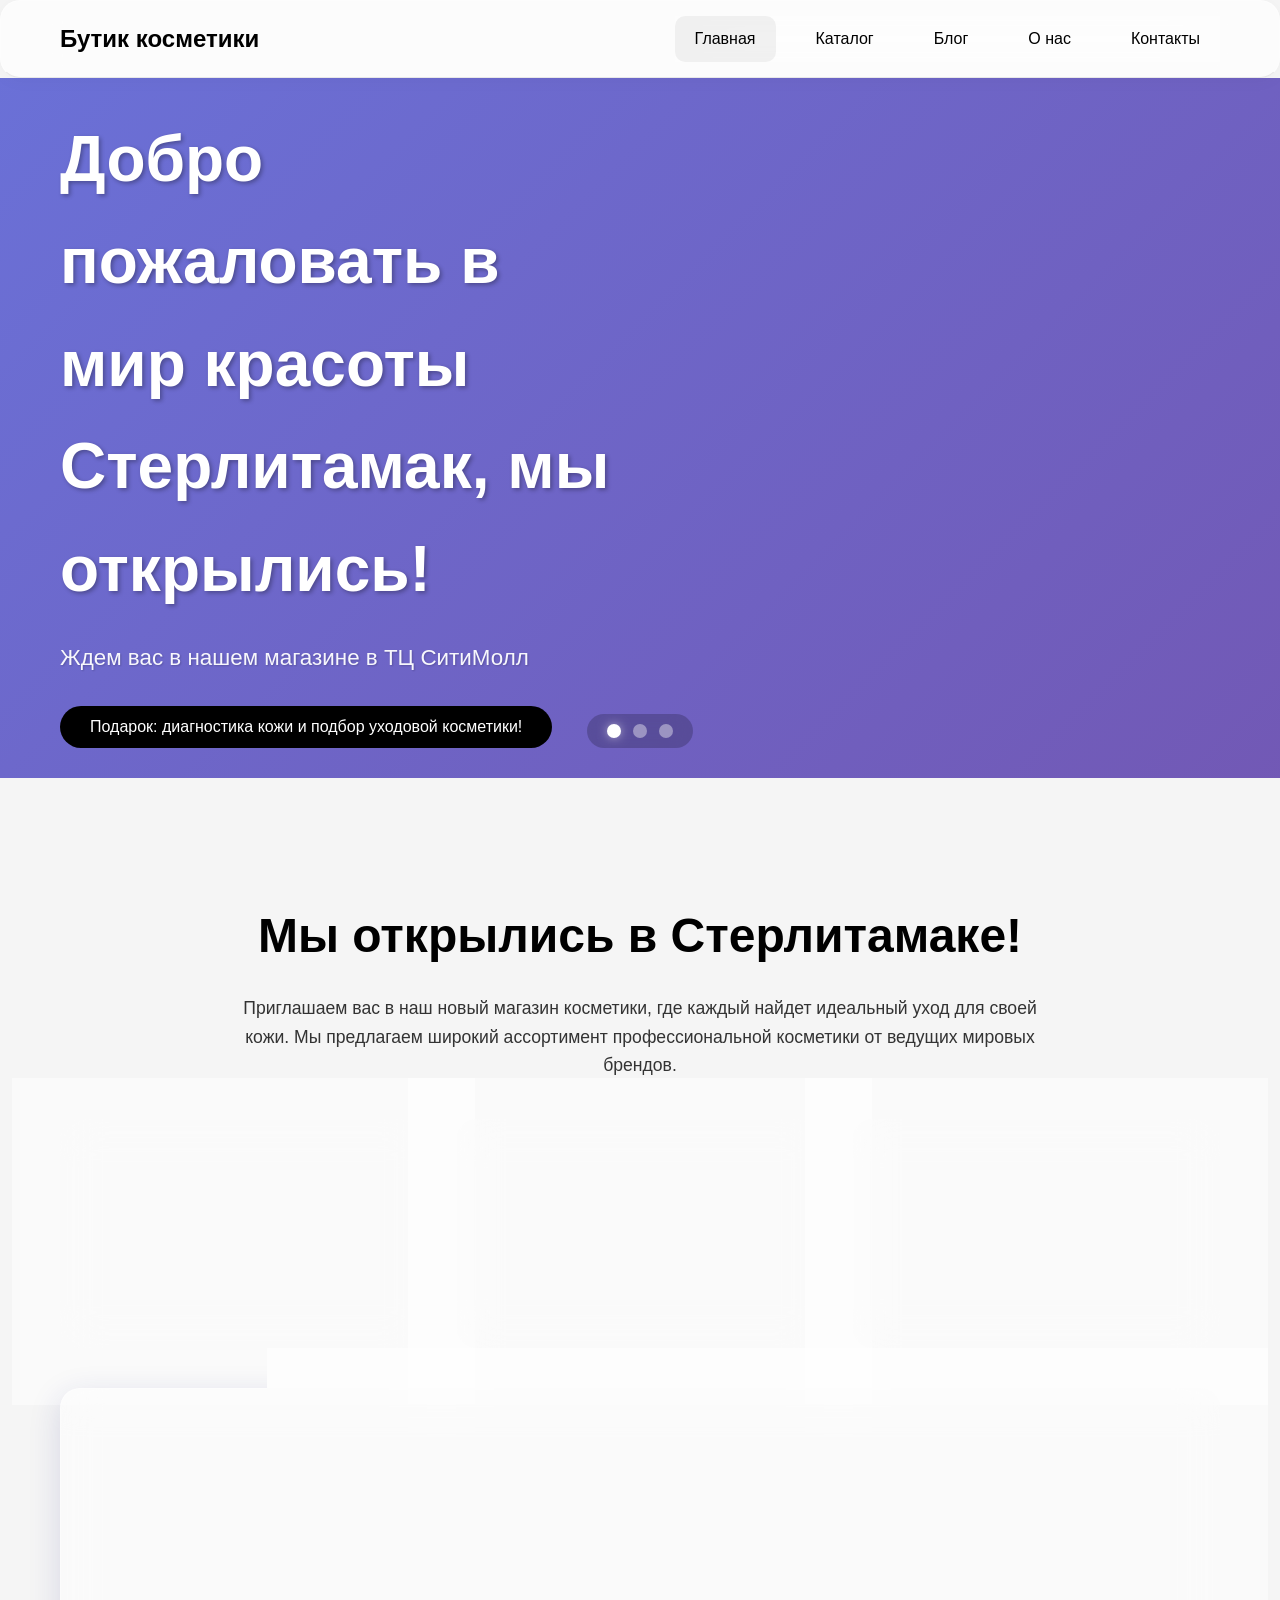
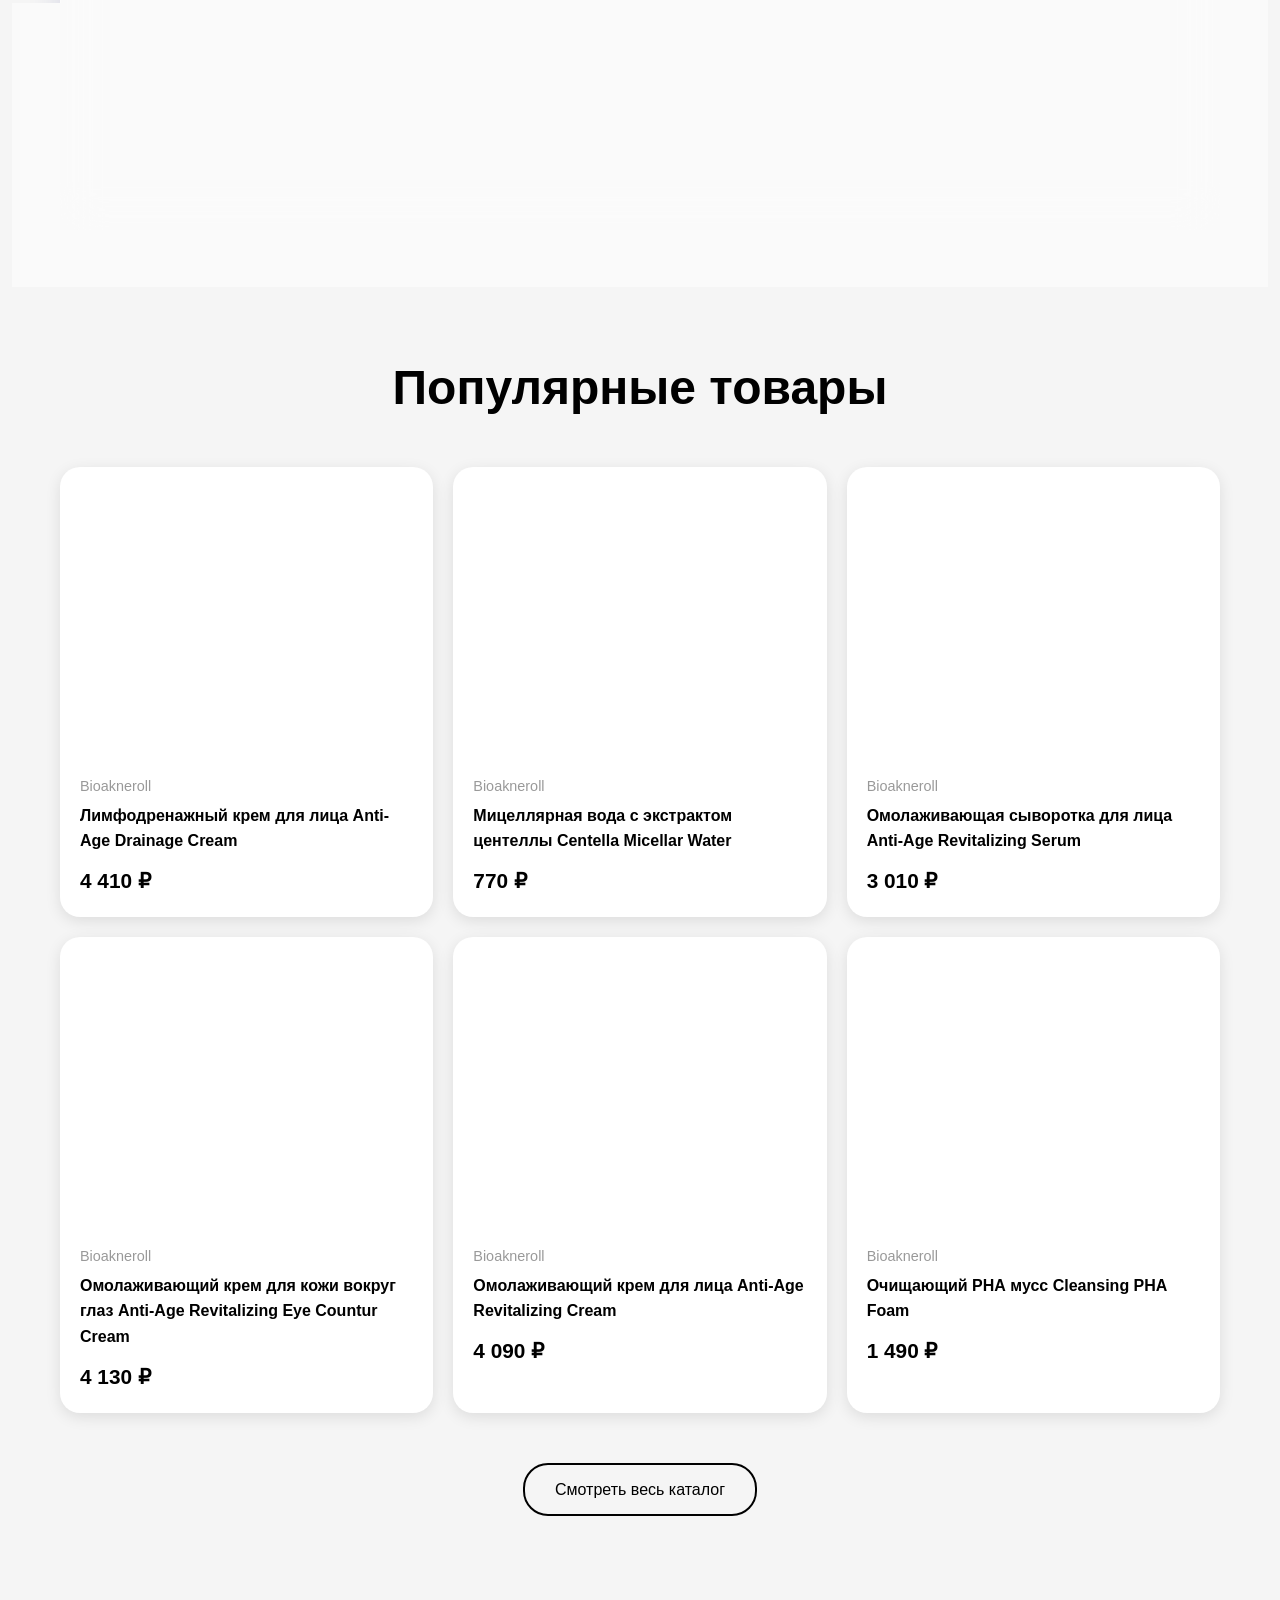
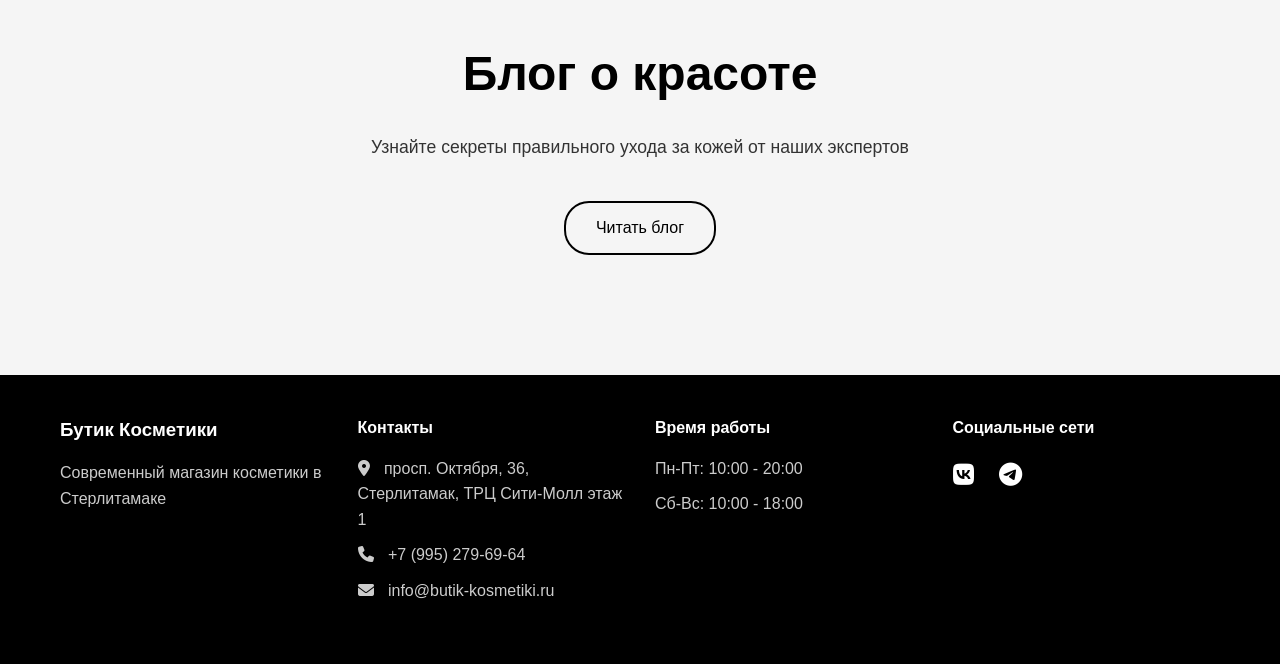
==== index.html @ d6175aa6 "Initial commit" ====
<!DOCTYPE html>
<html lang="ru">
<head>
    <meta charset="UTF-8">
    <meta name="viewport" content="width=device-width, initial-scale=1.0">
    <title>Бутик косметики - Главная</title>
    <link rel="stylesheet" href="css/style.css">
    <link rel="stylesheet" href="https://cdnjs.cloudflare.com/ajax/libs/font-awesome/6.4.0/css/all.min.css">
</head>
<body>
    <!-- Header -->
    <header class="header glass">
        <div class="container">
            <div class="header-content">
                <div class="logo">
                    <h1>Бутик косметики</h1>
                </div>
                <button class="menu-toggle" aria-label="Меню">
                    <i class="fas fa-bars"></i>
                </button>
                <nav class="nav-menu">
                    <ul>
                        <li><a href="index.html" class="active">Главная</a></li>
                        <li><a href="catalog.html">Каталог</a></li>
                        <li><a href="blog.html">Блог</a></li>
                        <li><a href="about.html">О нас</a></li>
                        <li><a href="contacts.html">Контакты</a></li>
                    </ul>
                </nav>
            </div>
        </div>
        <nav class="nav-menu mobile-nav">
            <ul>
                <li><a href="index.html" class="active">Главная</a></li>
                <li><a href="catalog.html">Каталог</a></li>
                <li><a href="blog.html">Блог</a></li>
                <li><a href="about.html">О нас</a></li>
                <li><a href="contacts.html">Контакты</a></li>
            </ul>
        </nav>
    </header>

    <!-- Main Content -->
    <main>
        <!-- Slider -->
        <section class="slider">
            <div class="slider-container">
                <button class="slider-nav prev" onclick="previousSlide()" aria-label="Предыдущий слайд">
                    <i class="fas fa-chevron-left"></i>
                </button>
                <button class="slider-nav next" onclick="nextSlide()" aria-label="Следующий слайд">
                    <i class="fas fa-chevron-right"></i>
                </button>
                <div class="slide active">
                    <div class="slide-content">
                        <h2>Добро пожаловать в мир красоты Стерлитамак, мы открылись!</h2>
                        <p>Ждем вас в нашем магазине в ТЦ СитиМолл</p>
                        <button class="btn-primary" onclick="openConsultationModal()">
                            Подарок: диагностика кожи и подбор уходовой косметики!
                        </button>
                    </div>
                </div>
                <div class="slide">
                    <div class="slide-content">
                        <h2>Профессиональный уход</h2>
                        <p>Экспертные рекомендации для вашей кожи.</p>
                        <a href="about.html" class="btn-primary">Узнать больше</a>
                    </div>
                </div>
                <div class="slide">
                    <div class="slide-content">
                        <h2>Новинки сезона</h2>
                        <p>Самые актуальные тренды в уходовой косметике</p>
                        <a href="catalog.html" class="btn-primary">Смотреть новинки</a>
                    </div>
                </div>
            </div>
            <div class="slider-dots">
                <span class="dot active" onclick="currentSlide(1)"></span>
                <span class="dot" onclick="currentSlide(2)"></span>
                <span class="dot" onclick="currentSlide(3)"></span>
            </div>
        </section>

        <!-- We Opened Section -->
        <section class="section opened-section">
            <div class="container">
                <h2 class="section-title">Мы открылись в Стерлитамаке!</h2>
                <p class="section-text">
                    Приглашаем вас в наш новый магазин косметики, где каждый найдет идеальный уход для своей кожи. 
                    Мы предлагаем широкий ассортимент профессиональной косметики от ведущих мировых брендов.
                </p>
                <div class="features-grid">
                    <div class="feature-card glass">
                        <i class="fas fa-microscope"></i>
                        <h3>Диагностика кожи</h3>
                        <p>Профессиональная диагностика состояния вашей кожи</p>
                    </div>
                    <div class="feature-card glass">
                        <i class="fas fa-palette"></i>
                        <h3>Подбор косметики</h3>
                        <p>Индивидуальный подбор косметики под ваш тип кожи</p>
                    </div>
                    <div class="feature-card glass">
                        <i class="fas fa-gift"></i>
                        <h3>Подарки при покупке</h3>
                        <p>Приятные бонусы и подарки для наших клиентов</p>
                    </div>
                </div>
                <div class="map-container glass">
                    <div id="map" style="width: 100%; height: 400px;"></div>
                </div>
            </div>
        </section>

        <!-- Popular Products -->
        <section class="section products-section">
            <div class="container">
                <h2 class="section-title">Популярные товары</h2>
                <div class="products-scroll" id="popularProducts">
                    <!-- Products will be loaded here -->
                </div>
                <div class="text-center">
                    <a href="catalog.html" class="btn-secondary">Смотреть весь каталог</a>
                </div>
            </div>
        </section>

        <!-- Blog Section -->
        <section class="section blog-section">
            <div class="container">
                <h2 class="section-title">Блог о красоте</h2>
                <p class="section-text">Узнайте секреты правильного ухода за кожей от наших экспертов</p>
                <div class="text-center">
                    <a href="blog.html" class="btn-secondary">Читать блог</a>
                </div>
            </div>
        </section>
    </main>

    <!-- Footer -->
    <footer class="footer">
        <div class="container">
            <div class="footer-content">
                <div class="footer-section">
                    <h3>Бутик Косметики</h3>
                    <p>Современный магазин косметики в Стерлитамаке</p>
                </div>
                <div class="footer-section">
                    <h4>Контакты</h4>
                    <p><i class="fas fa-map-marker-alt"></i> просп. Октября, 36, Стерлитамак, ТРЦ Сити-Молл этаж 1</p>
                    <p><i class="fas fa-phone"></i> +7 (995) 279-69-64</p>
                    <p><i class="fas fa-envelope"></i> info@butik-kosmetiki.ru</p>
                </div>
                <div class="footer-section">
                    <h4>Время работы</h4>
                    <p>Пн-Пт: 10:00 - 20:00</p>
                    <p>Сб-Вс: 10:00 - 18:00</p>
                </div>
                <div class="footer-section">
                    <h4>Социальные сети</h4>
                    <div class="social-links">
                        <a href="#" aria-label="VKontakte"><i class="fab fa-vk"></i></a>
                        <a href="https://t.me/cosmetics_boutique" aria-label="Telegram"><i class="fab fa-telegram"></i></a>
                    </div>
                </div>
            </div>
        </div>
    </footer>

    <!-- Consultation Modal -->
    <div id="consultationModal" class="modal">
        <div class="modal-content glass">
            <span class="close">&times;</span>
            <h2>Выберите способ связи:</h2>
            <div class="contact-buttons">
                <a href="https://t.me/annkazanskaya" class="btn-primary" target="_blank">
                    <i class="fab fa-telegram"></i> Telegram
                </a>
                <a href="https://wa.me/79952796964" class="btn-primary" target="_blank">
                    <i class="fab fa-whatsapp"></i> WhatsApp
                </a>
            </div>
        </div>
    </div>

    <script src="js/main.js"></script>
    <script src="https://api-maps.yandex.ru/2.1/?apikey=9f7d55b1-0ee4-4d58-9742-476896d1d0d9&lang=ru_RU" type="text/javascript"></script>
    <script src="js/home.js"></script>
</body>
</html>
---- css/style.css ----
/* Reset and Base Styles */
* {
    margin: 0;
    padding: 0;
    box-sizing: border-box;
}

:root {
    --primary-color: #000;
    --secondary-color: #fff;
    --gray-light: #f5f5f5;
    --gray-medium: #999;
    --gray-dark: #333;
    --glass-bg: rgba(255, 255, 255, 0.1);
    --glass-border: rgba(255, 255, 255, 0.2);
    --shadow: 0 8px 32px 0 rgba(31, 38, 135, 0.37);
    --transition: all 0.3s ease;
}

body {
    font-family: -apple-system, BlinkMacSystemFont, 'Segoe UI', Roboto, Oxygen, Ubuntu, Cantarell, sans-serif;
    line-height: 1.6;
    color: var(--primary-color);
    background: var(--gray-light);
    overflow-x: hidden;
}

.container {
    max-width: 1200px;
    margin: 0 auto;
    padding: 0 20px;
}

/* Glassmorphism Effect */
.glass {
    background: rgba(255, 255, 255, 0.5);
    backdrop-filter: blur(20px) saturate(180%);
    -webkit-backdrop-filter: blur(20px) saturate(180%);
    border-radius: 20px;
    border: 1px solid rgba(255, 255, 255, 0.3);
    box-shadow: 0 8px 32px 0 rgba(31, 38, 135, 0.15);
}

.glass-strong {
    background: rgba(255, 255, 255, 0.6);
    backdrop-filter: blur(20px);
    -webkit-backdrop-filter: blur(20px);
}

/* Header */
.header {
    position: sticky;
    top: 0;
    z-index: 1000;
    padding: 15px 0;
    background: rgba(255, 255, 255, 0.7);
    backdrop-filter: blur(30px) saturate(180%);
    -webkit-backdrop-filter: blur(30px) saturate(180%);
    border-bottom: 1px solid rgba(0, 0, 0, 0.08);
    box-shadow: 0 2px 20px rgba(0, 0, 0, 0.03);
}

.header-content {
    display: flex;
    justify-content: space-between;
    align-items: center;
    flex-wrap: wrap;
}

.logo h1 {
    font-size: 1.5rem;
    font-weight: 600;
    color: var(--primary-color);
}

.menu-toggle {
    background: none;
    border: none;
    font-size: 1.5rem;
    cursor: pointer;
    color: var(--primary-color);
    padding: 5px 10px;
    border-radius: 10px;
    transition: var(--transition);
}

.menu-toggle:hover {
    background: rgba(0, 0, 0, 0.05);
}

.nav-menu {
    display: none;
    position: absolute;
    top: 100%;
    left: 0;
    width: 100%;
    background: rgba(255, 255, 255, 0.85);
    backdrop-filter: blur(30px) saturate(180%);
    -webkit-backdrop-filter: blur(30px) saturate(180%);
    border-top: 1px solid rgba(0, 0, 0, 0.08);
    padding: 20px 0;
    box-shadow: 0 5px 30px rgba(0, 0, 0, 0.08);
}

.mobile-nav {
    display: none;
}

@media (max-width: 1023px) {
    .header .nav-menu:not(.mobile-nav) {
        display: none !important;
    }
    
    .header .mobile-nav {
        display: none;
        position: absolute;
        top: 100%;
        left: 0;
        width: 100%;
        background: rgba(255, 255, 255, 0.85);
        backdrop-filter: blur(30px) saturate(180%);
        -webkit-backdrop-filter: blur(30px) saturate(180%);
        border-top: 1px solid rgba(0, 0, 0, 0.08);
        padding: 20px 0;
        box-shadow: 0 5px 30px rgba(0, 0, 0, 0.08);
    }
    
    .header .mobile-nav.active {
        display: block;
    }
}

.nav-menu.active {
    display: block;
}

.nav-menu ul {
    list-style: none;
    padding: 0;
}

.nav-menu li {
    margin: 0;
}

.nav-menu a {
    display: block;
    padding: 15px 20px;
    color: var(--primary-color);
    text-decoration: none;
    transition: var(--transition);
    border-radius: 10px;
    margin: 5px 20px;
}

.nav-menu a:hover,
.nav-menu a.active {
    background: rgba(0, 0, 0, 0.05);
}

/* Buttons */
.btn-primary,
.btn-secondary {
    display: inline-block;
    padding: 12px 30px;
    border-radius: 25px;
    text-decoration: none;
    font-weight: 500;
    transition: var(--transition);
    border: none;
    cursor: pointer;
    font-size: 1rem;
}

.btn-primary {
    background: var(--primary-color);
    color: var(--secondary-color);
}

.btn-primary:hover {
    background: var(--gray-dark);
    transform: translateY(-2px);
    box-shadow: 0 5px 15px rgba(0, 0, 0, 0.2);
}

.btn-secondary {
    background: transparent;
    color: var(--primary-color);
    border: 2px solid var(--primary-color);
}

.btn-secondary:hover {
    background: var(--primary-color);
    color: var(--secondary-color);
}

/* Slider */
.slider {
    position: relative;
    width: 100%;
    height: 500px;
    overflow: hidden;
    margin-bottom: 60px;
    perspective: 1000px;
}

.slider-container {
    position: relative;
    width: 100%;
    height: 100%;
}

.slide {
    display: none;
    position: absolute;
    width: 100%;
    height: 120%;
    top: -10%;
    background: linear-gradient(135deg, #667eea 0%, #764ba2 100%);
    background-size: 200% 200%;
    animation: gradient 15s ease infinite;
    background-position: center;
    will-change: transform;
    opacity: 0;
    transition: opacity 1s ease-in-out, transform 1s ease-in-out;
    transform: scale(1.05);
}

@media (max-width: 768px) {
    .slide {
        height: 100%;
        top: 0;
    }
}

@keyframes gradient {
    0% { background-position: 0% 50%; }
    50% { background-position: 100% 50%; }
    100% { background-position: 0% 50%; }
}

.slide.active {
    display: flex;
    align-items: center;
    justify-content: flex-start;
    opacity: 1;
    transform: scale(1);
    z-index: 2;
}

.slide-content {
    padding: 40px;
    max-width: 600px;
    color: var(--secondary-color);
    animation: fadeInUp 0.8s ease;
    z-index: 3;
    position: relative;
}

@keyframes fadeInUp {
    from {
        opacity: 0;
        transform: translateY(30px);
    }
    to {
        opacity: 1;
        transform: translateY(0);
    }
}

.slide-content h2 {
    font-size: 2.5rem;
    margin-bottom: 20px;
    font-weight: 700;
    text-shadow: 2px 2px 4px rgba(0, 0, 0, 0.3);
}

.slide-content p {
    font-size: 1.2rem;
    margin-bottom: 30px;
    opacity: 0.95;
    text-shadow: 1px 1px 2px rgba(0, 0, 0, 0.2);
}

/* Slider Navigation Arrows */
.slider-nav {
    position: absolute;
    top: 50%;
    transform: translateY(-50%);
    background: rgba(255, 255, 255, 0.2);
    backdrop-filter: blur(10px);
    -webkit-backdrop-filter: blur(10px);
    border: 2px solid rgba(255, 255, 255, 0.3);
    color: var(--secondary-color);
    font-size: 2rem;
    width: 50px;
    height: 50px;
    border-radius: 50%;
    cursor: pointer;
    display: flex;
    align-items: center;
    justify-content: center;
    transition: var(--transition);
    z-index: 10;
    opacity: 0;
    visibility: hidden;
}

.slider:hover .slider-nav {
    opacity: 1;
    visibility: visible;
}

.slider-nav:hover {
    background: rgba(255, 255, 255, 0.3);
    border-color: rgba(255, 255, 255, 0.5);
    transform: translateY(-50%) scale(1.1);
}

.slider-nav.prev {
    left: 30px;
}

.slider-nav.next {
    right: 30px;
}

@media (max-width: 768px) {
    .slider-nav {
        display: none;
    }
}

.slider-dots {
    position: absolute;
    bottom: 30px;
    left: 50%;
    transform: translateX(-50%);
    display: flex;
    gap: 12px;
    z-index: 10;
    background: rgba(0, 0, 0, 0.2);
    backdrop-filter: blur(10px);
    -webkit-backdrop-filter: blur(10px);
    padding: 10px 20px;
    border-radius: 30px;
}

.dot {
    width: 14px;
    height: 14px;
    border-radius: 50%;
    background: rgba(255, 255, 255, 0.4);
    cursor: pointer;
    transition: var(--transition);
    border: 2px solid transparent;
}

.dot:hover {
    background: rgba(255, 255, 255, 0.7);
    transform: scale(1.2);
}

.dot.active {
    background: var(--secondary-color);
    border-color: rgba(255, 255, 255, 0.8);
    box-shadow: 0 0 10px rgba(255, 255, 255, 0.5);
}

/* Sections */
.section {
    padding: 60px 0;
}

.section-title {
    font-size: 2.5rem;
    text-align: center;
    margin-bottom: 20px;
    font-weight: 700;
}

.section-text {
    text-align: center;
    max-width: 800px;
    margin: 0 auto 40px;
    font-size: 1.1rem;
    color: var(--gray-dark);
}

/* Features Grid */
.features-grid {
    display: grid;
    grid-template-columns: repeat(auto-fit, minmax(250px, 1fr));
    gap: 30px;
    margin: 40px 0;
}

.feature-card {
    padding: 30px;
    text-align: center;
    transition: var(--transition);
}

.feature-card:hover {
    transform: translateY(-5px);
    box-shadow: 0 10px 40px rgba(0, 0, 0, 0.2);
}

.feature-card i {
    font-size: 3rem;
    margin-bottom: 20px;
    color: var(--primary-color);
}

.feature-card h3 {
    margin-bottom: 15px;
    font-size: 1.3rem;
}

/* Map Container */
.map-container {
    margin-top: 40px;
    padding: 20px;
    overflow: hidden;
}

/* Products Scroll */
.products-scroll {
    display: flex;
    gap: 20px;
    overflow-x: auto;
    padding: 20px 0;
    scroll-behavior: smooth;
    -webkit-overflow-scrolling: touch;
}

.products-scroll::-webkit-scrollbar {
    height: 8px;
}

.products-scroll::-webkit-scrollbar-track {
    background: var(--gray-light);
    border-radius: 10px;
    margin: 0 20px;
}

.products-scroll::-webkit-scrollbar-thumb {
    background: var(--gray-medium);
    border-radius: 10px;
}

.products-scroll::-webkit-scrollbar-thumb:hover {
    background: var(--gray-dark);
}

.product-card {
    min-width: 280px;
    background: var(--secondary-color);
    border-radius: 20px;
    overflow: hidden;
    box-shadow: 0 4px 15px rgba(0, 0, 0, 0.1);
    transition: var(--transition);
    cursor: pointer;
    text-decoration: none;
    color: inherit;
    display: block;
}

.product-card:hover {
    transform: translateY(-5px);
    box-shadow: 0 8px 25px rgba(0, 0, 0, 0.15);
}

.product-card img {
    width: 100%;
    height: 280px;
    object-fit: cover;
}

.product-card-content {
    padding: 20px;
}

.product-card-brand {
    font-size: 0.9rem;
    color: var(--gray-medium);
    margin-bottom: 5px;
}

.product-card-name {
    font-size: 1rem;
    font-weight: 600;
    margin-bottom: 10px;
    color: var(--primary-color);
}

.product-card-price {
    font-size: 1.3rem;
    font-weight: 700;
    color: var(--primary-color);
}

/* Footer */
.footer {
    background: var(--primary-color);
    color: var(--secondary-color);
    padding: 40px 0 20px;
    margin-top: 60px;
}

.footer-content {
    display: grid;
    grid-template-columns: repeat(auto-fit, minmax(250px, 1fr));
    gap: 30px;
    margin-bottom: 30px;
}

.footer-section h3,
.footer-section h4 {
    margin-bottom: 15px;
}

.footer-section p {
    margin-bottom: 10px;
    opacity: 0.8;
}

.footer-section i {
    margin-right: 10px;
}

.social-links {
    display: flex;
    gap: 15px;
}

.social-links a {
    color: var(--secondary-color);
    font-size: 1.5rem;
    transition: var(--transition);
}

.social-links a:hover {
    transform: translateY(-3px);
    opacity: 0.8;
}

/* Modal */
.modal {
    display: none;
    position: fixed;
    z-index: 2000;
    left: 0;
    top: 0;
    width: 100%;
    height: 100%;
    overflow: auto;
    background-color: rgba(0, 0, 0, 0.5);
    backdrop-filter: blur(5px);
    animation: fadeIn 0.3s ease;
}

@keyframes fadeIn {
    from { opacity: 0; }
    to { opacity: 1; }
}

.modal.active {
    display: flex;
    align-items: center;
    justify-content: center;
}

.modal-content {
    background: rgba(255, 255, 255, 0.85);
    backdrop-filter: blur(20px) saturate(180%);
    -webkit-backdrop-filter: blur(20px) saturate(180%);
    border: 1px solid rgba(255, 255, 255, 0.3);
    margin: 15% auto;
    padding: 40px;
    border-radius: 25px;
    max-width: 500px;
    width: 90%;
    position: relative;
    animation: slideUp 0.3s ease;
    box-shadow: 0 8px 32px 0 rgba(31, 38, 135, 0.2);
}

@keyframes slideUp {
    from {
        opacity: 0;
        transform: translateY(50px);
    }
    to {
        opacity: 1;
        transform: translateY(0);
    }
}

.close {
    position: absolute;
    right: 20px;
    top: 20px;
    font-size: 2rem;
    font-weight: bold;
    color: var(--primary-color);
    cursor: pointer;
    transition: var(--transition);
}

.close:hover {
    transform: rotate(90deg);
}

.contact-buttons {
    display: flex;
    flex-direction: column;
    gap: 15px;
    margin-top: 20px;
}

.contact-buttons .btn-primary {
    display: flex;
    align-items: center;
    justify-content: center;
    gap: 10px;
    text-align: center;
}

/* Text Center */
.text-center {
    text-align: center;
    margin-top: 30px;
}

/* Responsive */
@media (min-width: 768px) {
    .slide-content h2 {
        font-size: 3.5rem;
    }
    
    .section-title {
        font-size: 3rem;
    }
    
    .products-scroll {
        display: grid;
        grid-template-columns: repeat(2, 1fr);
        overflow-x: visible;
    }
}

@media (min-width: 1024px) {
    .menu-toggle {
        display: none;
    }
    
    .header-content {
        flex-wrap: nowrap;
        justify-content: space-between;
    }
    
    .header:not(.search-header) .nav-menu:not(.mobile-nav) {
        display: block;
        position: static;
        background: transparent;
        border: none;
        padding: 0;
        box-shadow: none;
        width: auto;
        order: 2;
    }
    
    .header:not(.search-header) .nav-menu:not(.mobile-nav) ul {
        display: flex;
        gap: 20px;
        margin: 0;
    }
    
    .header:not(.search-header) .nav-menu:not(.mobile-nav) a {
        margin: 0;
        padding: 10px 20px;
    }
    
    .header:not(.search-header) .mobile-nav {
        display: none !important;
    }
    
    .logo {
        order: 1;
    }
    
    .products-scroll {
        grid-template-columns: repeat(3, 1fr);
    }
    
    .slider {
        height: 700px;
    }
    
    .slide-content {
        max-width: 700px;
        padding: 60px;
    }
    
    .slide-content h2 {
        font-size: 4rem;
    }
    
    .slide-content p {
        font-size: 1.4rem;
    }
}

@media (max-width: 375px) {
    .slide-content h2 {
        font-size: 1.5rem;
    }
    
    .slide-content p {
        font-size: 0.9rem;
    }
    
    .section-title {
        font-size: 1.8rem;
    }
    
    .container {
        padding: 0 15px;
    }
    
    .btn-primary,
    .btn-secondary {
        padding: 10px 20px;
        font-size: 0.9rem;
    }
    
    .logo h1 {
        font-size: 1.2rem;
    }
}

@media (max-width: 320px) {
    .slide-content {
        padding: 20px;
    }
    
    .slide-content h2 {
        font-size: 1.3rem;
    }
    
    .section-title {
        font-size: 1.5rem;
    }
}

/* Utility Classes */
.fade-in {
    animation: fadeIn 0.6s ease;
}

.slide-up {
    animation: slideUp 0.6s ease;
}
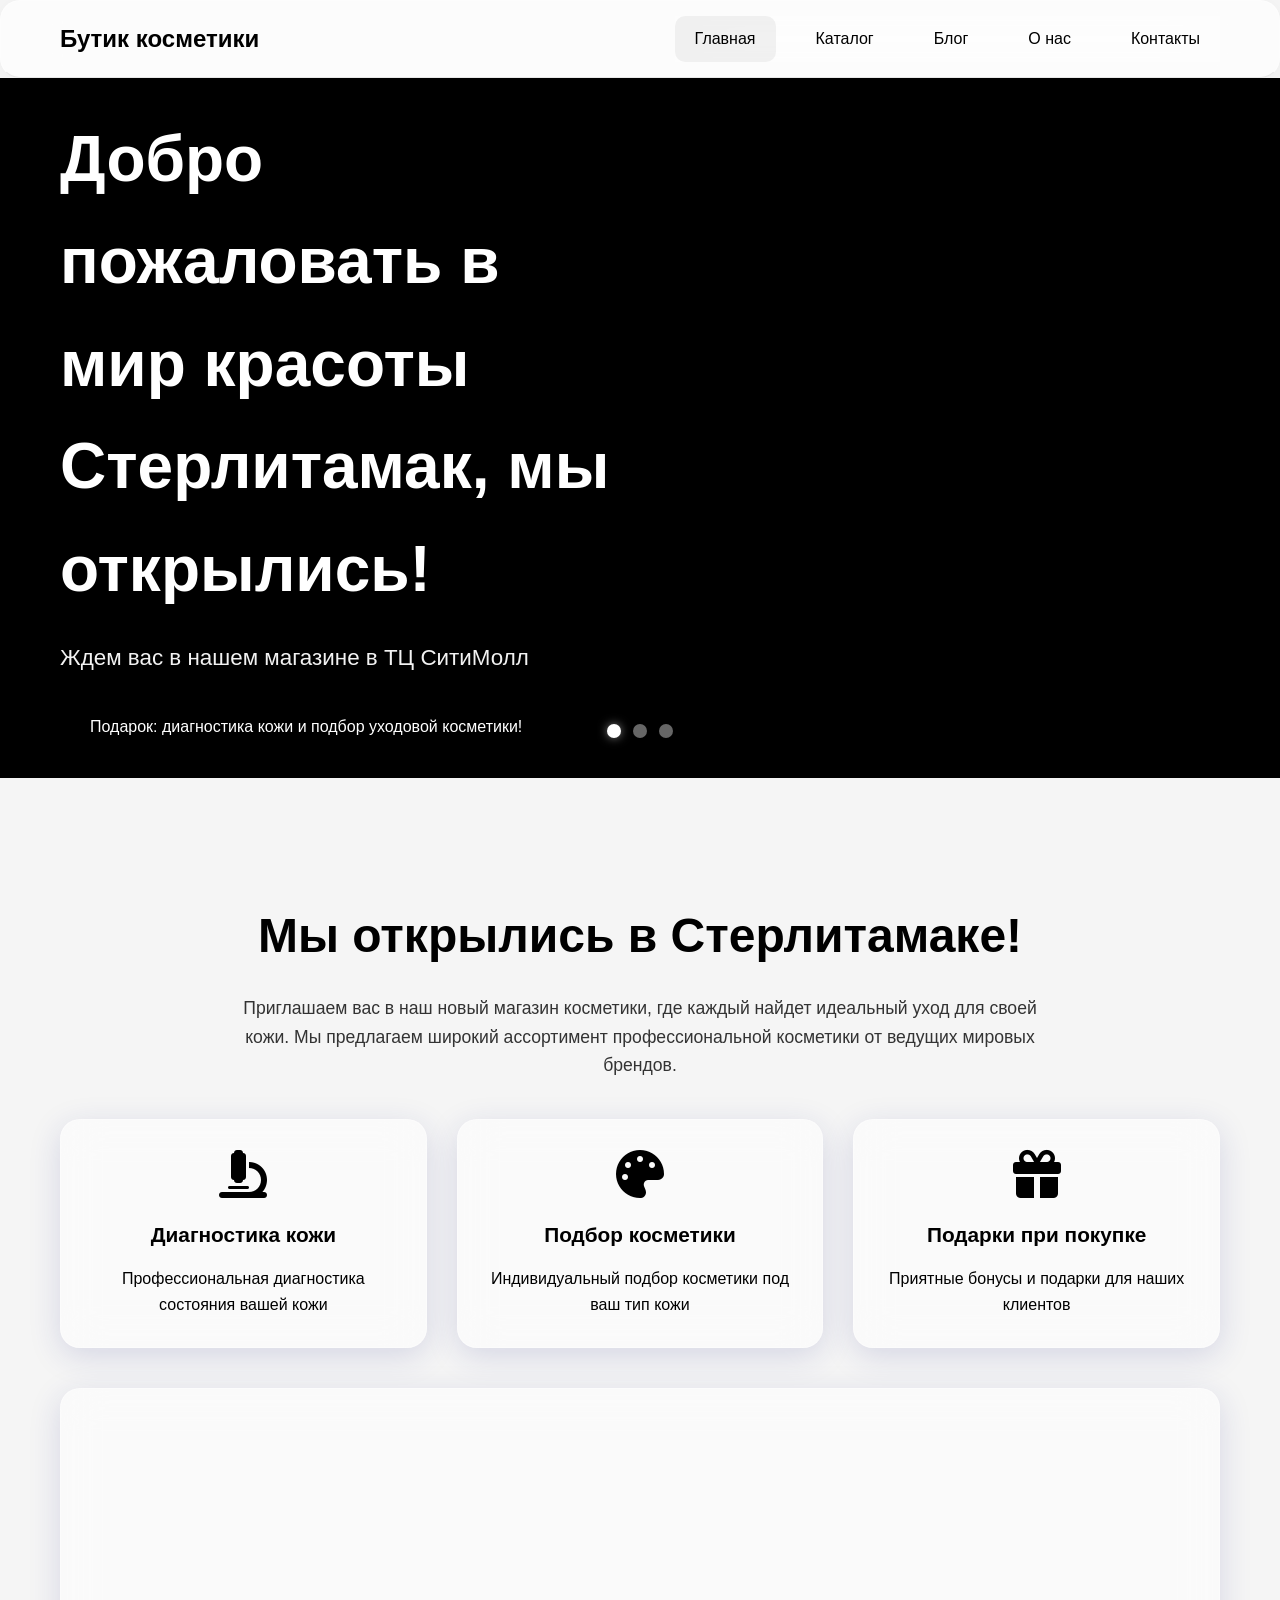
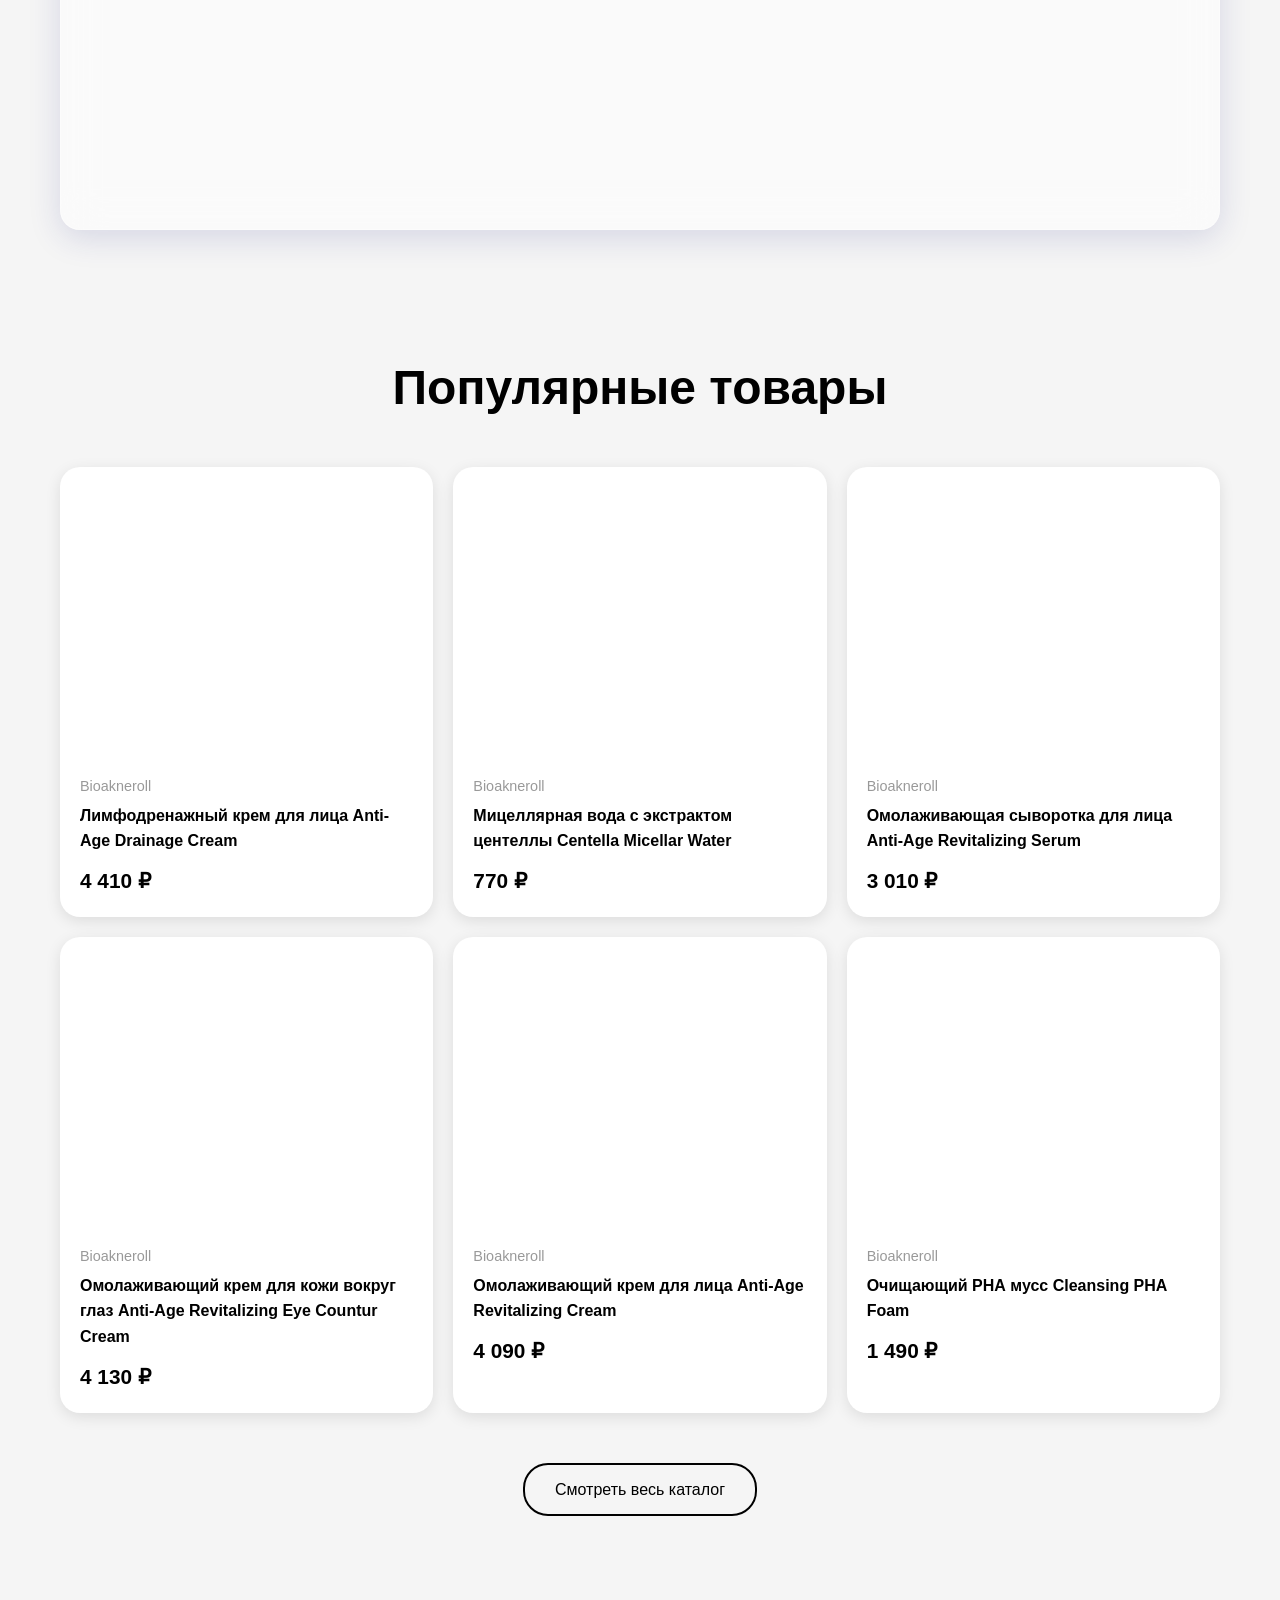
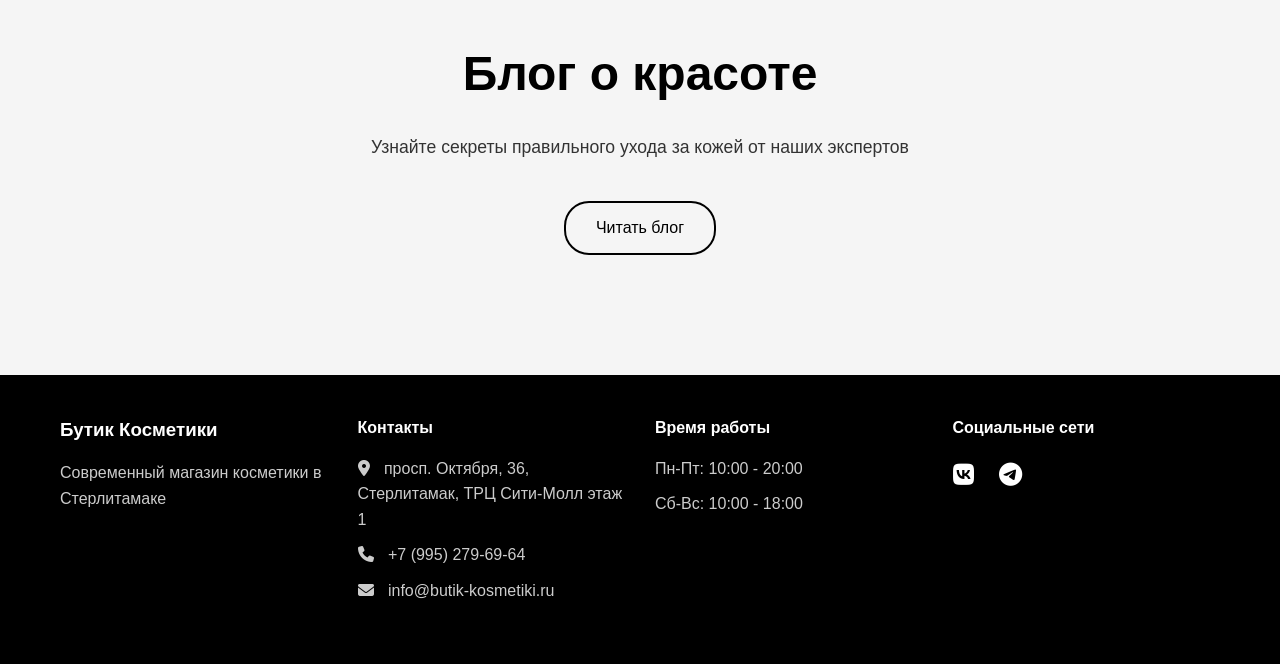
==== commit c9d337a7: "Добавление фото и видео в слайдер" ====
--- a/index.html
+++ b/index.html
@@ -51,7 +51,12 @@
                 <button class="slider-nav next" onclick="nextSlide()" aria-label="Следующий слайд">
                     <i class="fas fa-chevron-right"></i>
                 </button>
-                <div class="slide active">
+                <div class="slide slide-video active">
+                    <video class="slide-background-video" autoplay muted loop playsinline preload="auto">
+                        <source src="https://allwebs.ru/video/%D0%BF%D0%B5%D0%BD%D0%BA%D0%B0.OtOuwf" type="video/webm">
+                        Ваш браузер не поддерживает видео.
+                    </video>
+                    <div class="slide-overlay"></div>
                     <div class="slide-content">
                         <h2>Добро пожаловать в мир красоты Стерлитамак, мы открылись!</h2>
                         <p>Ждем вас в нашем магазине в ТЦ СитиМолл</p>
@@ -67,7 +72,9 @@
                         <a href="about.html" class="btn-primary">Узнать больше</a>
                     </div>
                 </div>
-                <div class="slide">
+                <div class="slide slide-image">
+                    <div class="slide-background-image"></div>
+                    <div class="slide-overlay"></div>
                     <div class="slide-content">
                         <h2>Новинки сезона</h2>
                         <p>Самые актуальные тренды в уходовой косметике</p>
--- a/css/style.css
+++ b/css/style.css
@@ -117,12 +117,10 @@
         top: 100%;
         left: 0;
         width: 100%;
-        background: rgba(255, 255, 255, 0.85);
-        backdrop-filter: blur(30px) saturate(180%);
-        -webkit-backdrop-filter: blur(30px) saturate(180%);
-        border-top: 1px solid rgba(0, 0, 0, 0.08);
+        background: rgba(255, 255, 255, 1);
+        border-top: 1px solid rgba(0, 0, 0, 0.1);
         padding: 20px 0;
-        box-shadow: 0 5px 30px rgba(0, 0, 0, 0.08);
+        box-shadow: 0 5px 30px rgba(0, 0, 0, 0.15);
     }
     
     .header .mobile-nav.active {
@@ -224,12 +222,80 @@
     opacity: 0;
     transition: opacity 1s ease-in-out, transform 1s ease-in-out;
     transform: scale(1.05);
+    overflow: hidden;
+}
+
+/* Video slide (first slide) */
+.slide-video {
+    background: #000;
+}
+
+.slide-background-video {
+    position: absolute;
+    top: 0;
+    left: 0;
+    width: 100%;
+    height: 100%;
+    object-fit: cover;
+    z-index: 1;
+}
+
+/* Ensure video covers entire slide and maintains aspect ratio */
+.slide-video video {
+    position: absolute;
+    top: 0;
+    left: 0;
+    width: 100%;
+    height: 100%;
+    object-fit: cover;
+}
+
+/* Image slide (third slide) */
+.slide-image {
+    background: transparent;
+}
+
+.slide-background-image {
+    position: absolute;
+    top: 0;
+    left: 0;
+    width: 100%;
+    height: 100%;
+    background-image: url('https://allwebs.ru/image/photo-2025-10-28-12-36-49-%282%29.OtOUEp');
+    background-size: cover;
+    background-position: center;
+    background-repeat: no-repeat;
+    z-index: 1;
+}
+
+/* Overlay for darkening (15% = 0.15 opacity) */
+.slide-video .slide-overlay,
+.slide-image .slide-overlay {
+    position: absolute;
+    top: 0;
+    left: 0;
+    width: 100%;
+    height: 100%;
+    background: rgba(0, 0, 0, 0.15);
+    z-index: 2;
+    pointer-events: none;
 }
 
 @media (max-width: 768px) {
     .slide {
         height: 100%;
         top: 0;
+    }
+    
+    .slide-background-video {
+        width: 100%;
+        height: 100%;
+        min-width: 100%;
+        min-height: 100%;
+    }
+    
+    .slide-background-image {
+        background-attachment: scroll;
     }
 }
 
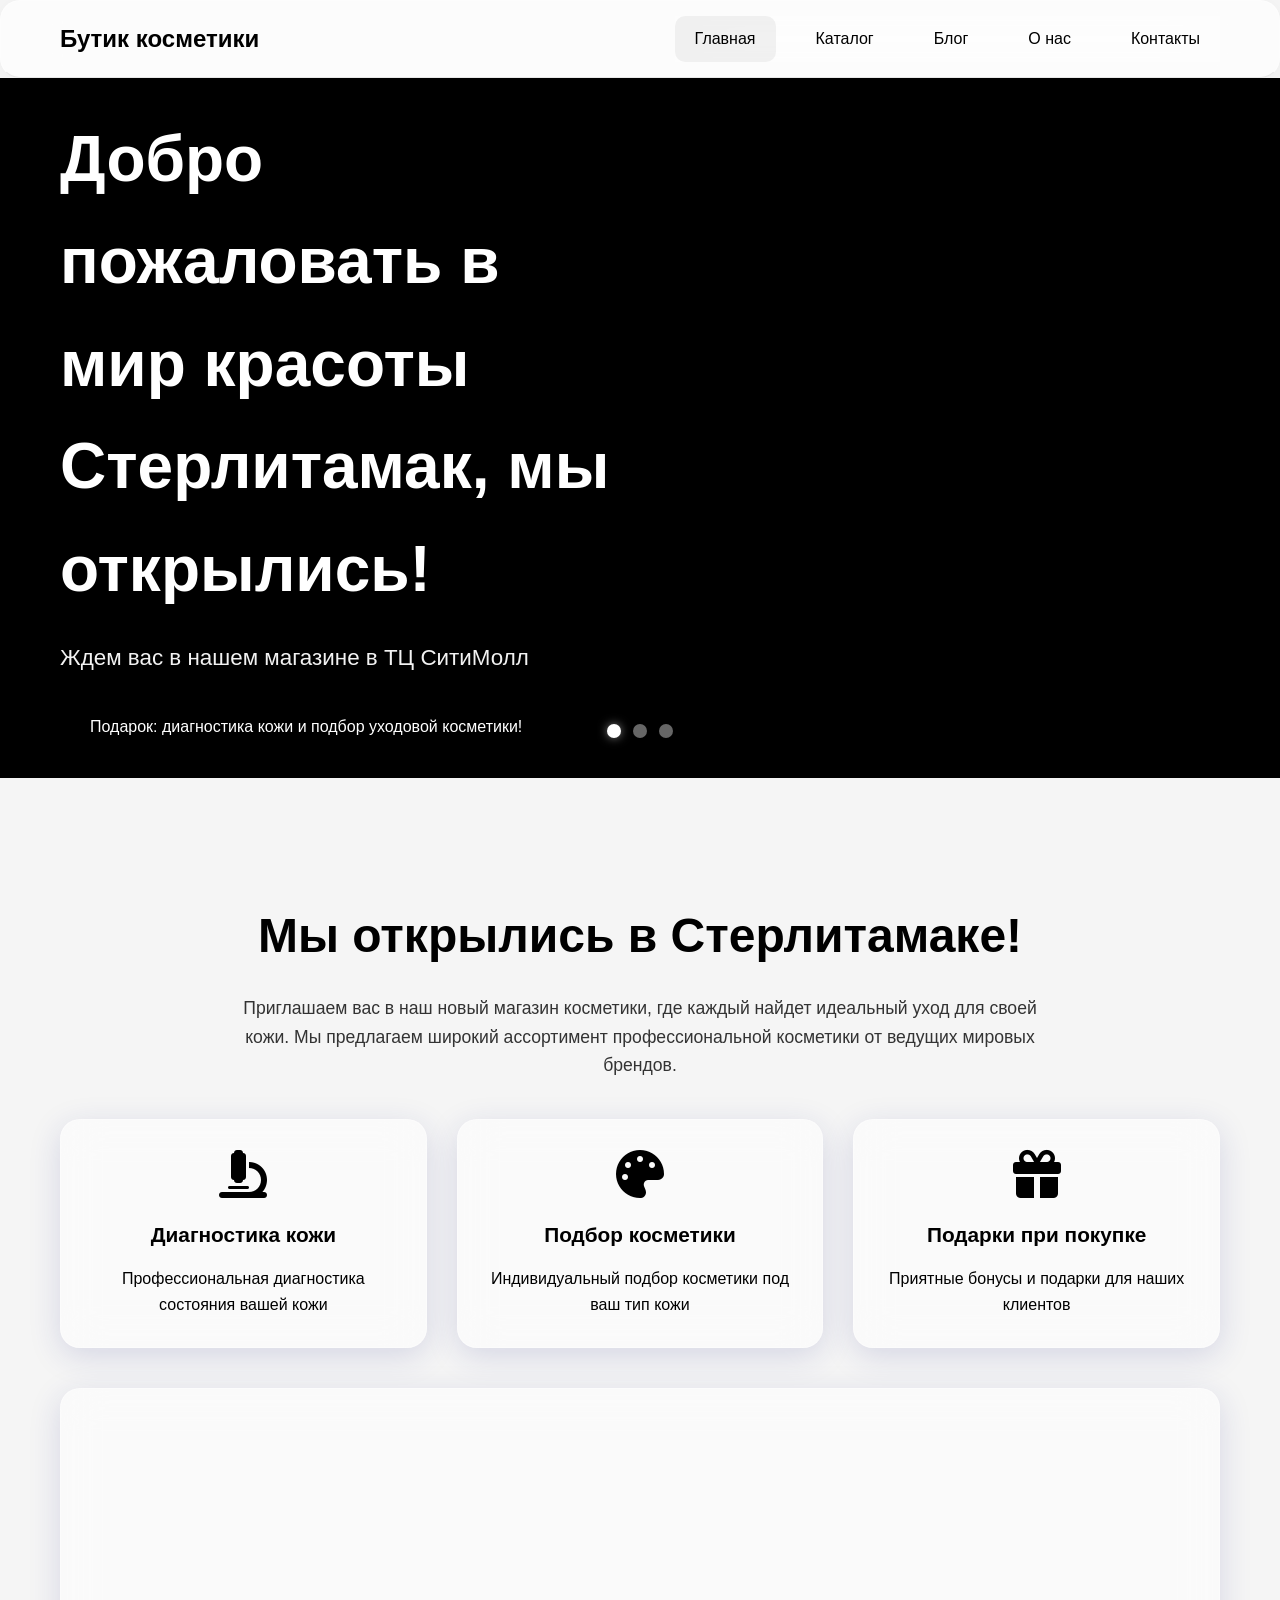
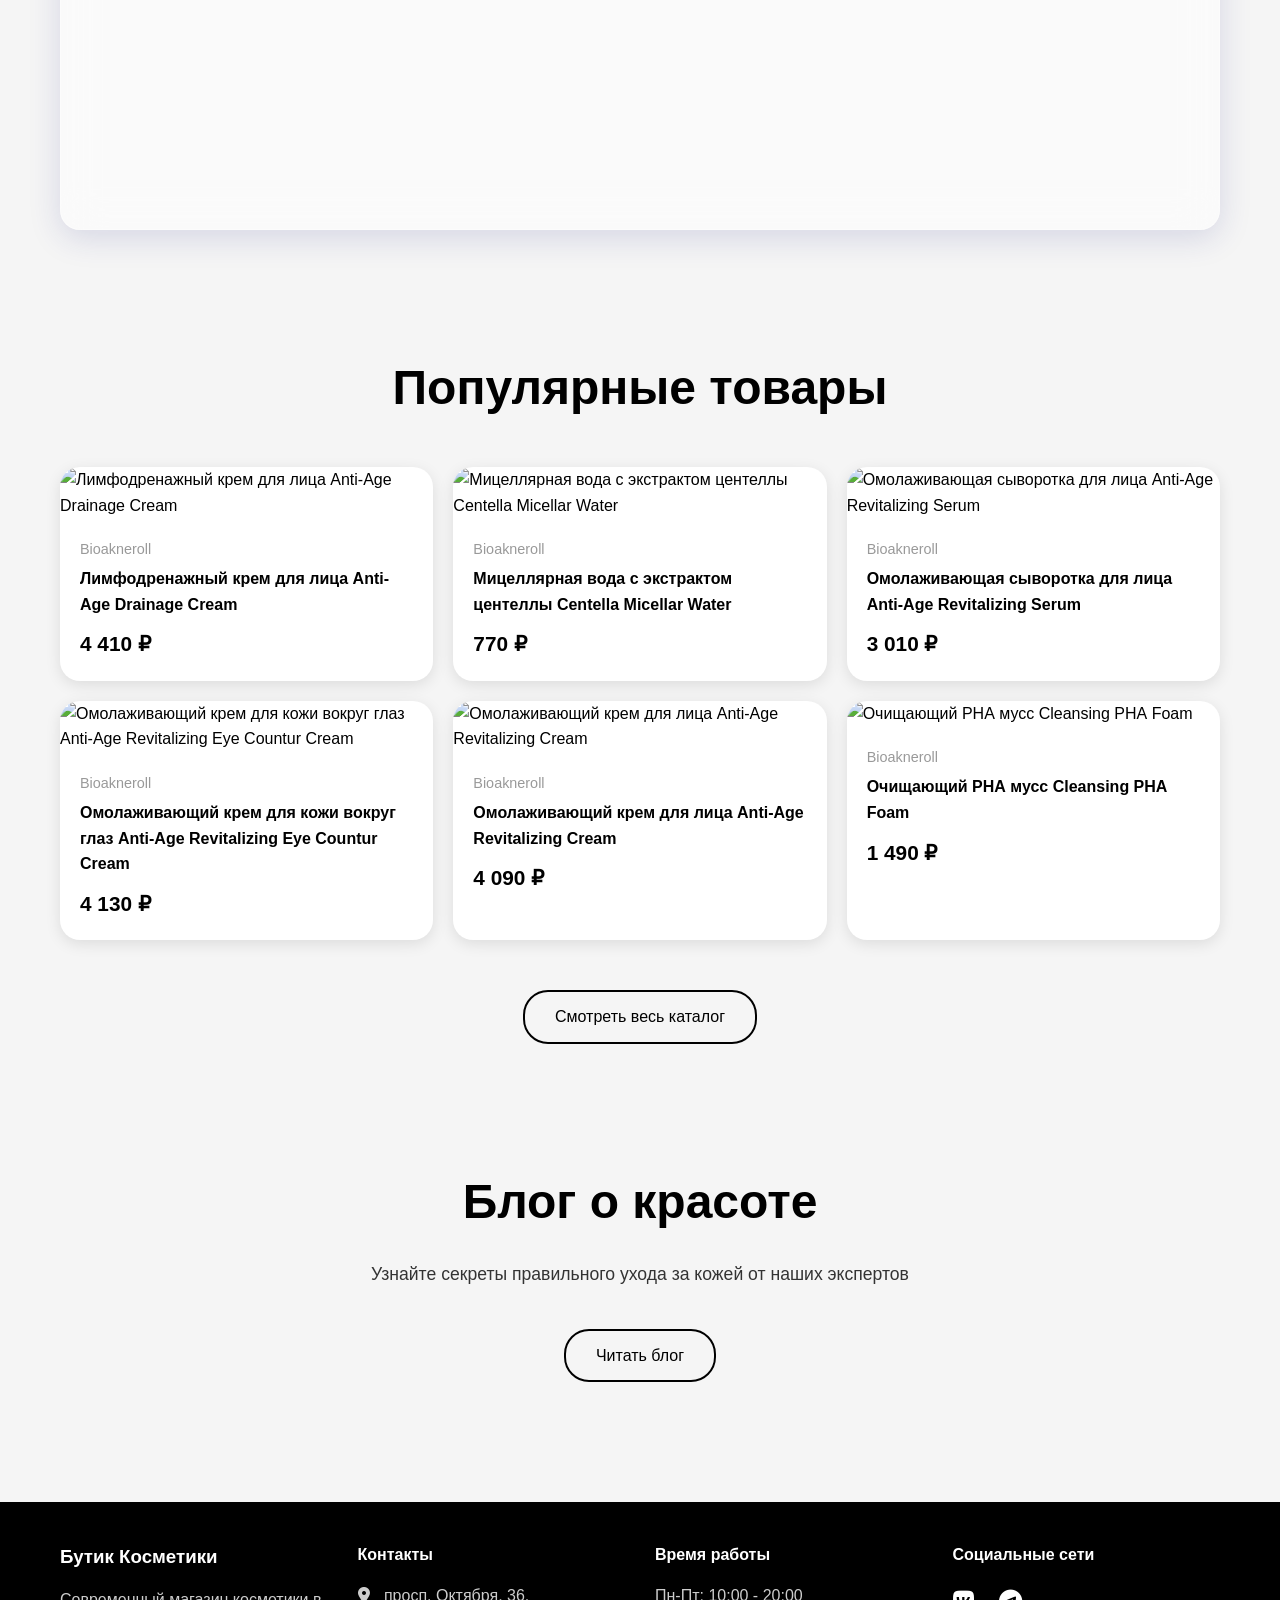
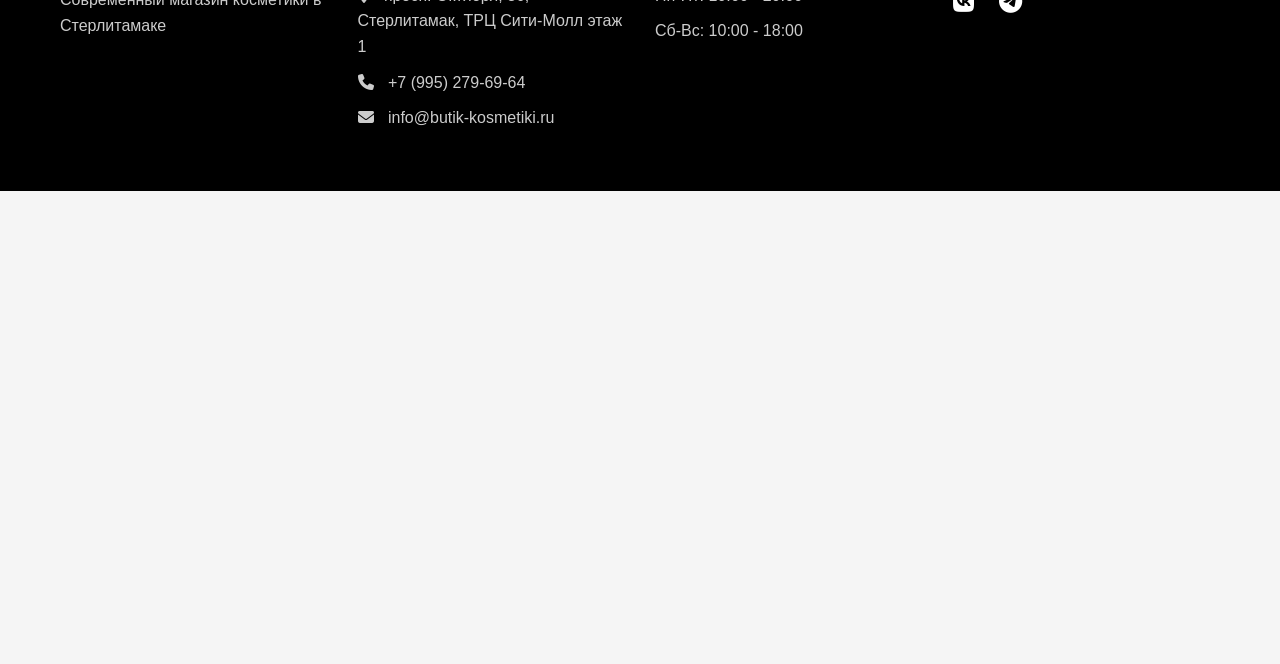
==== commit 3e112aef: "Починила фото и слайдер" ====
--- a/index.html
+++ b/index.html
@@ -53,7 +53,7 @@
                 </button>
                 <div class="slide slide-video active">
                     <video class="slide-background-video" autoplay muted loop playsinline preload="auto">
-                        <source src="https://allwebs.ru/video/%D0%BF%D0%B5%D0%BD%D0%BA%D0%B0.OtOuwf" type="video/webm">
+                        <source src="https://allwebs.ru/images/2025/11/10/9c370a22603cdc239684f30fa9790c69.webm" type="video/webm">
                         Ваш браузер не поддерживает видео.
                     </video>
                     <div class="slide-overlay"></div>
--- a/css/style.css
+++ b/css/style.css
@@ -261,7 +261,7 @@
     left: 0;
     width: 100%;
     height: 100%;
-    background-image: url('https://allwebs.ru/image/photo-2025-10-28-12-36-49-%282%29.OtOUEp');
+    background-image: url('https://allwebs.ru/images/2025/11/10/1a5f01da1527188c4a3e51c10c097a0e.jpg');
     background-size: cover;
     background-position: center;
     background-repeat: no-repeat;
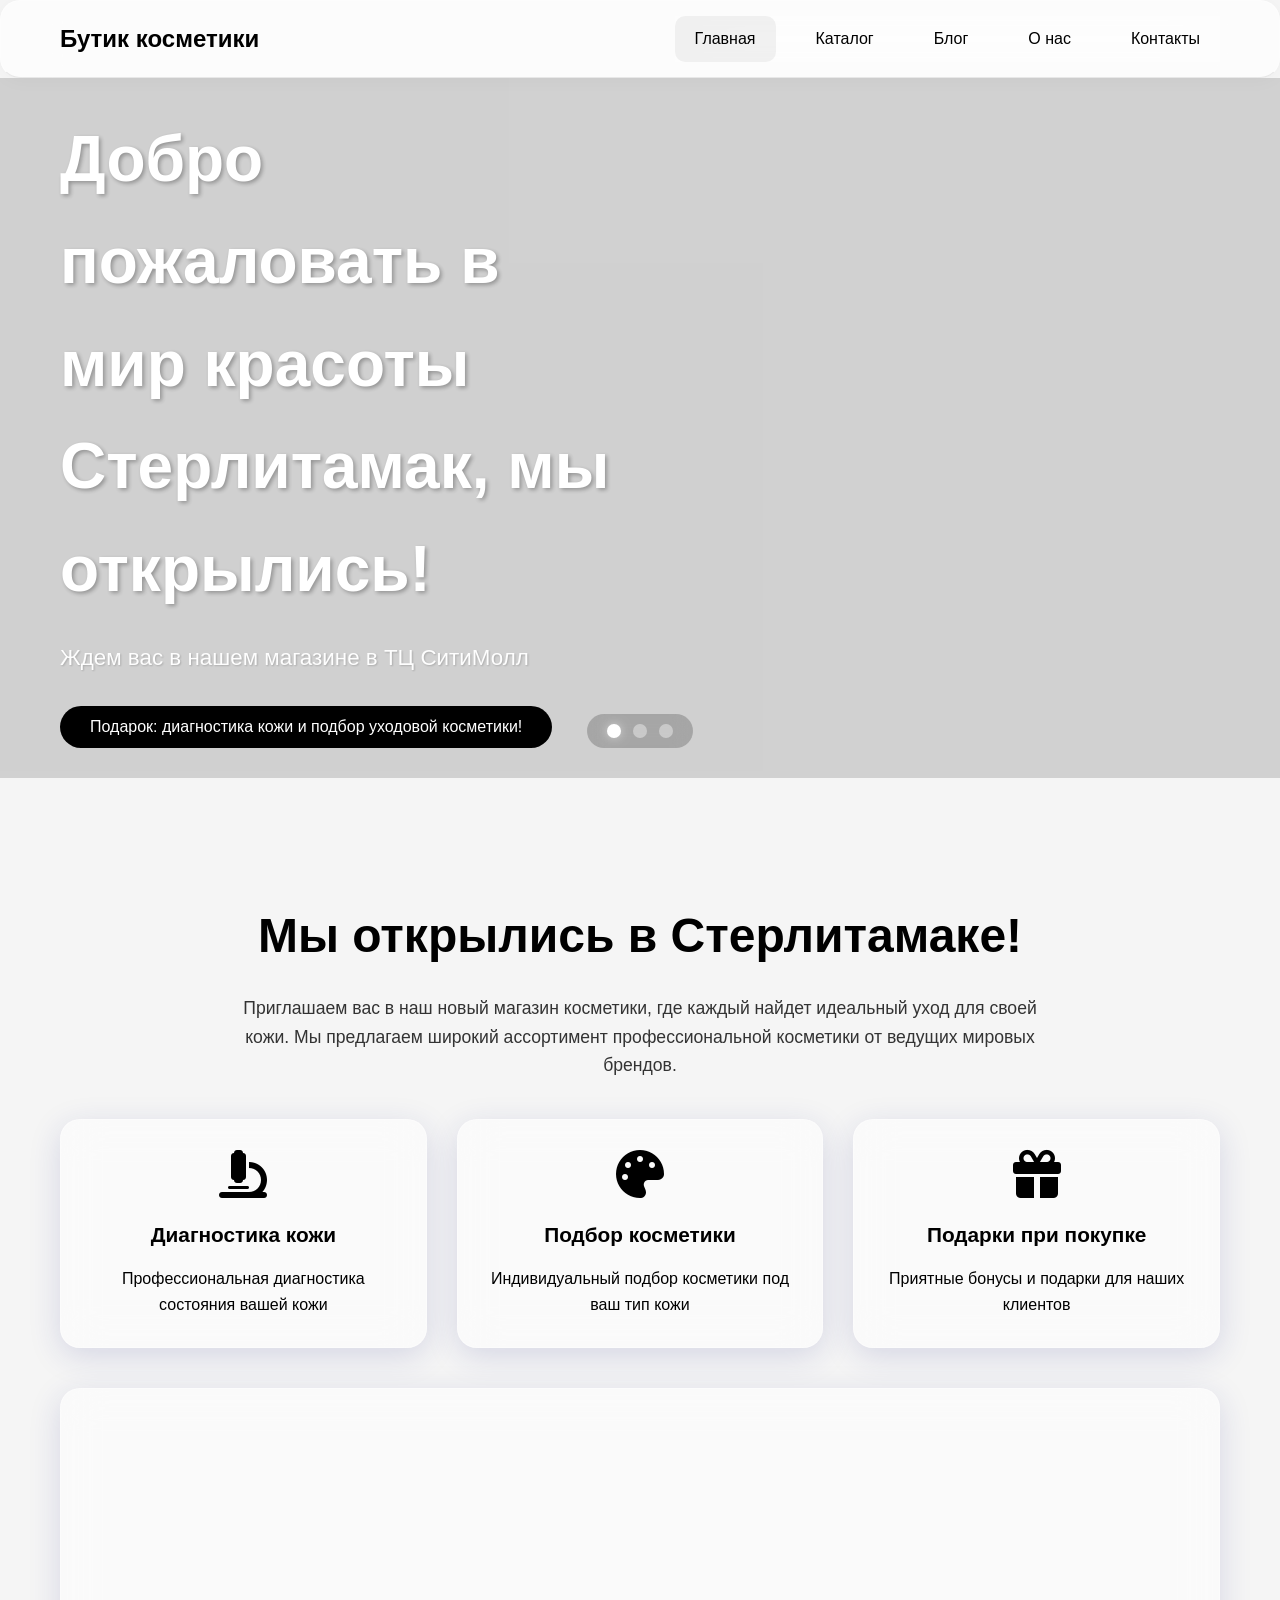
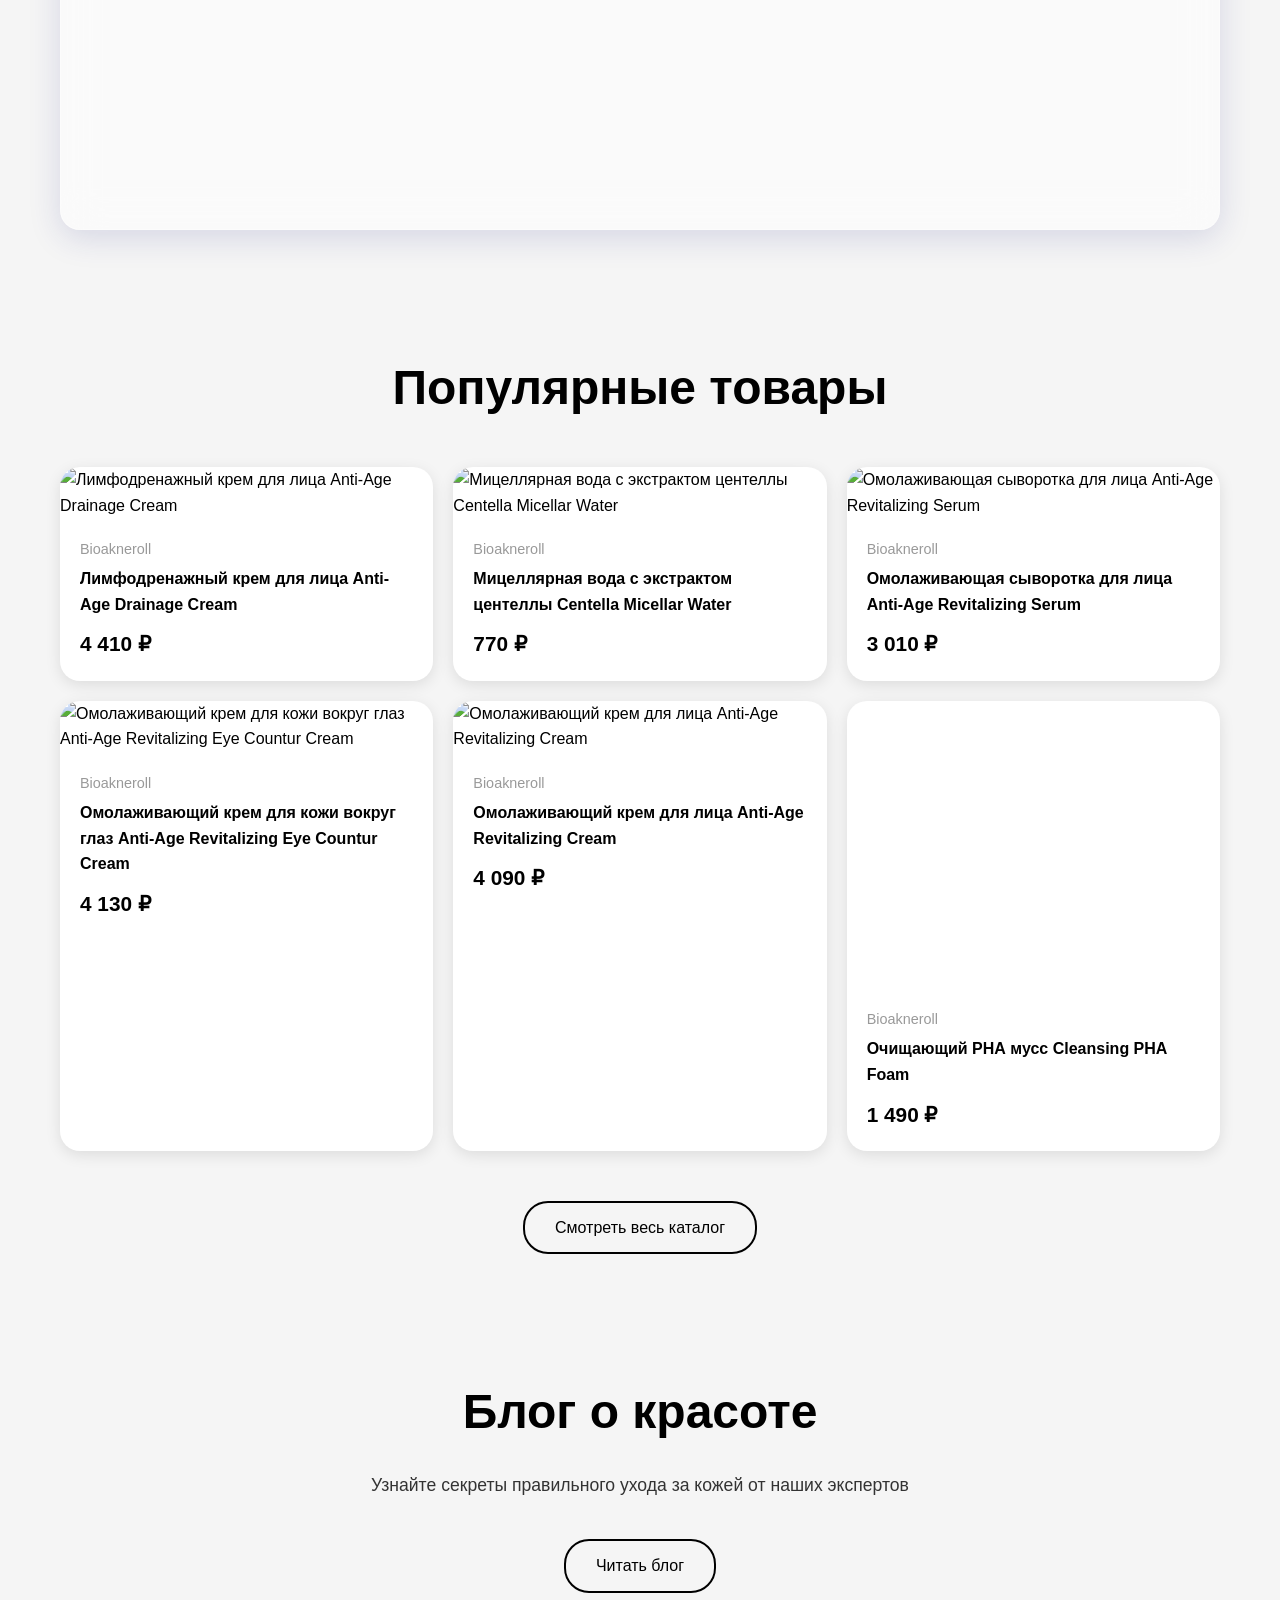
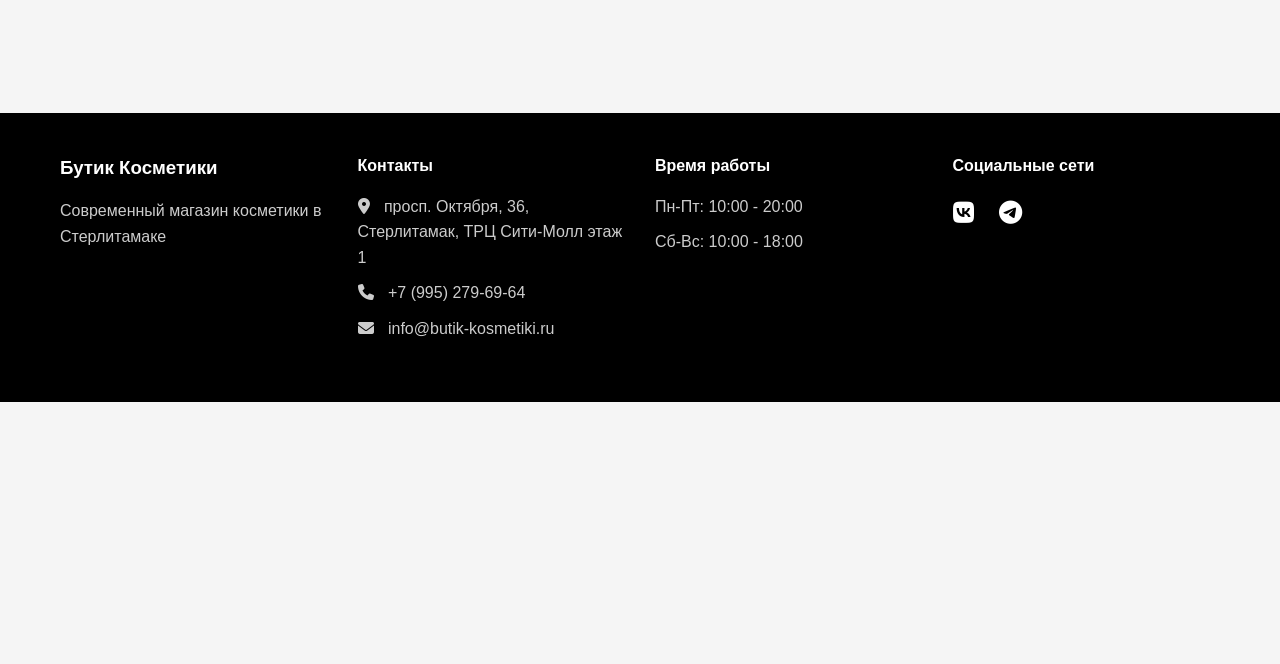
==== commit 7ae2fa51: "Слайдер 3 фона" ====
--- a/index.html
+++ b/index.html
@@ -51,11 +51,9 @@
                 <button class="slider-nav next" onclick="nextSlide()" aria-label="Следующий слайд">
                     <i class="fas fa-chevron-right"></i>
                 </button>
-                <div class="slide slide-video active">
-                    <video class="slide-background-video" autoplay muted loop playsinline preload="auto">
-                        <source src="https://allwebs.ru/images/2025/11/10/9c370a22603cdc239684f30fa9790c69.webm" type="video/webm">
-                        Ваш браузер не поддерживает видео.
-                    </video>
+                
+                <!-- Слайд 1: Фото -->
+                <div class="slide slide-image active" style="background-image: url('https://allwebs.ru/images/2025/11/10/070d5f0aaf172588cd529e202e1c7103.jpg')">
                     <div class="slide-overlay"></div>
                     <div class="slide-content">
                         <h2>Добро пожаловать в мир красоты Стерлитамак, мы открылись!</h2>
@@ -65,15 +63,23 @@
                         </button>
                     </div>
                 </div>
-                <div class="slide">
+                
+                <!-- Слайд 2: Видео -->
+                <div class="slide slide-video">
+                    <video autoplay muted loop playsinline preload="auto" webkit-playsinline>
+                        <source src="https://allwebs.ru/images/2025/11/10/9c370a22603cdc239684f30fa9790c69.webm" type="video/webm">
+                        Ваш браузер не поддерживает видео.
+                    </video>
+                    <div class="slide-overlay"></div>
                     <div class="slide-content">
                         <h2>Профессиональный уход</h2>
                         <p>Экспертные рекомендации для вашей кожи.</p>
                         <a href="about.html" class="btn-primary">Узнать больше</a>
                     </div>
                 </div>
-                <div class="slide slide-image">
-                    <div class="slide-background-image"></div>
+                
+                <!-- Слайд 3: Фото -->
+                <div class="slide slide-image" style="background-image: url('https://allwebs.ru/images/2025/11/10/1a5f01da1527188c4a3e51c10c097a0e.jpg')">
                     <div class="slide-overlay"></div>
                     <div class="slide-content">
                         <h2>Новинки сезона</h2>
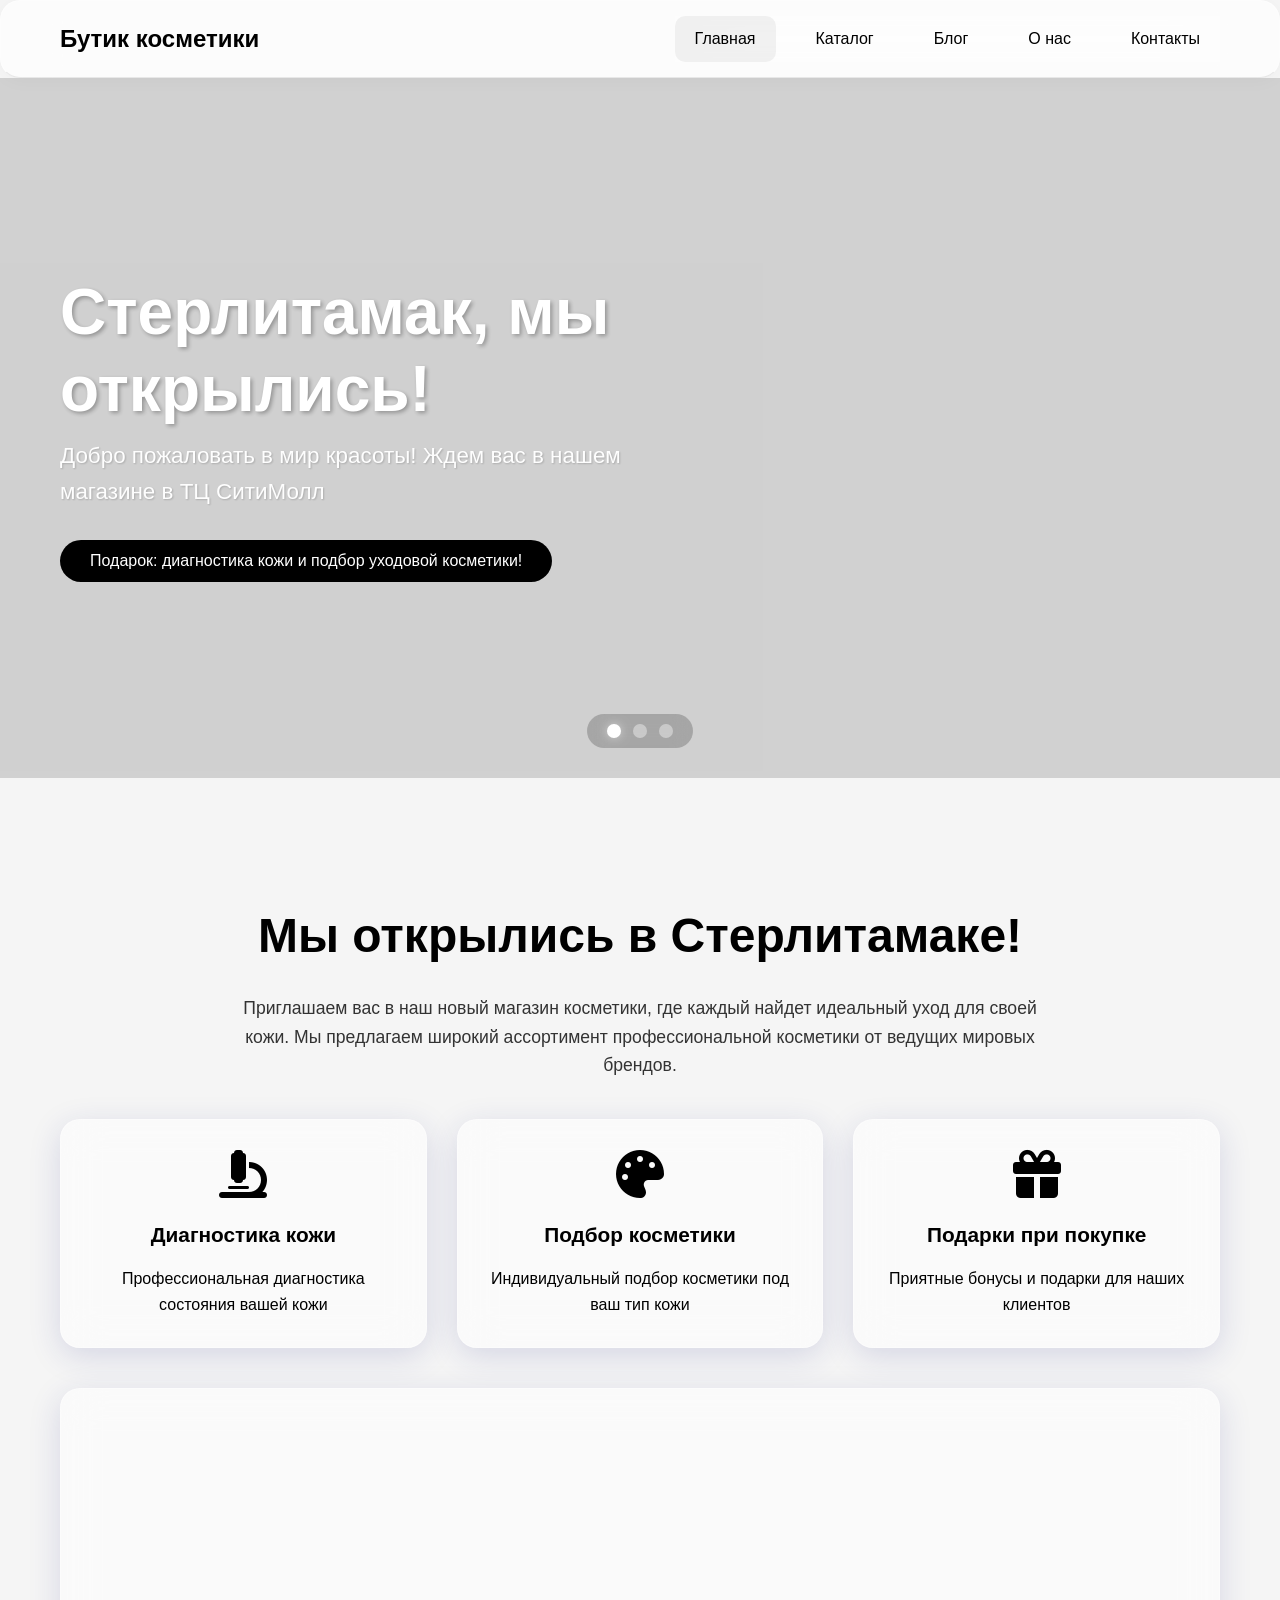
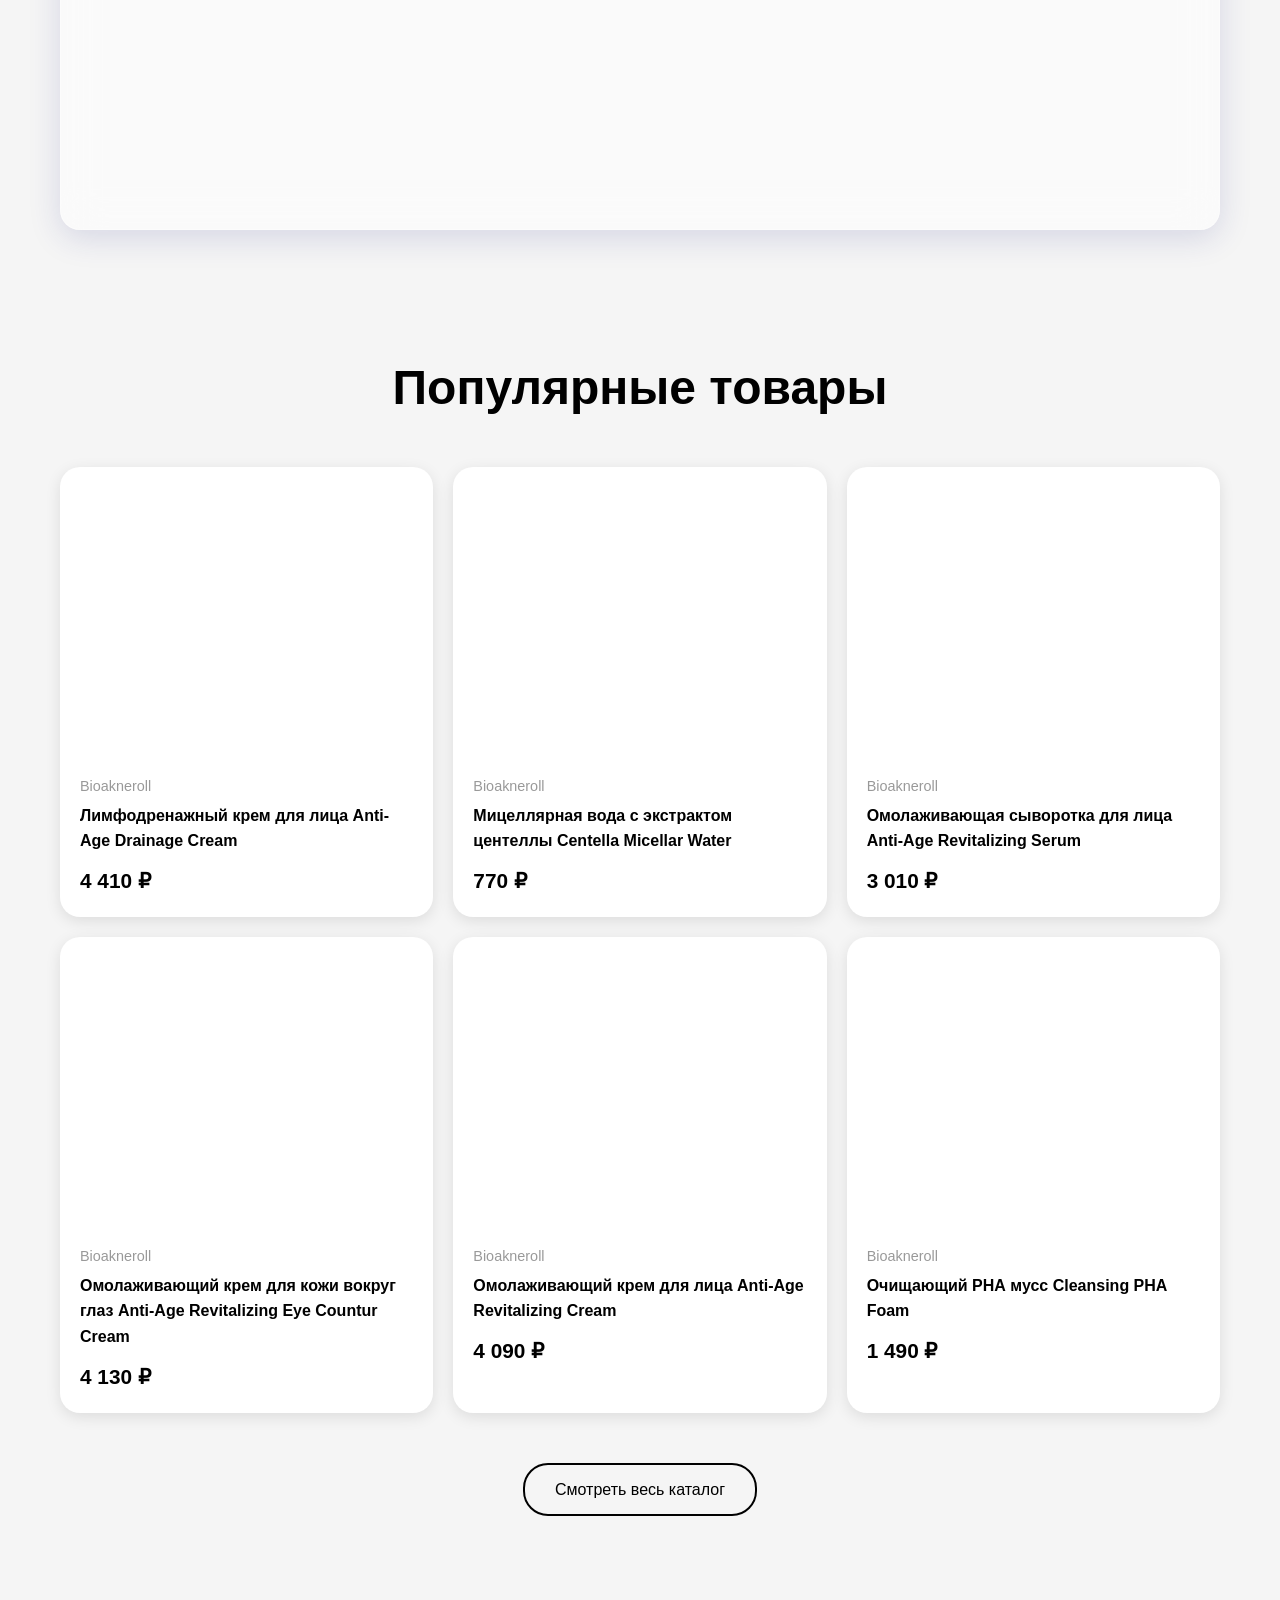
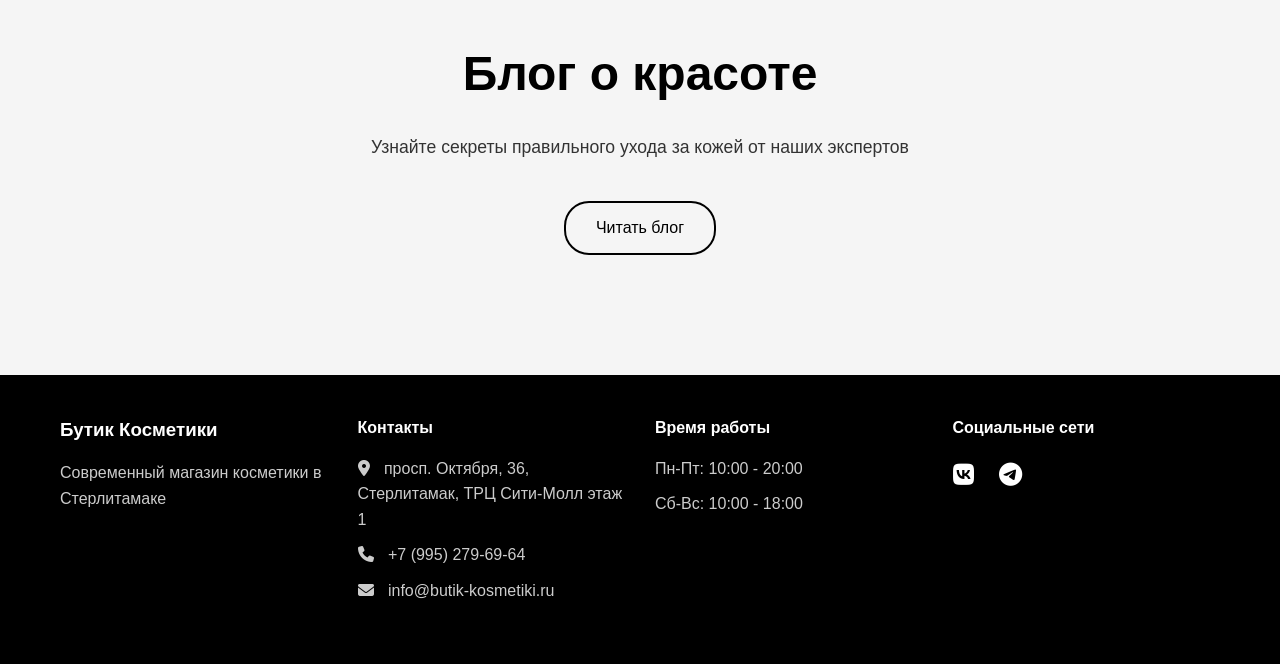
==== commit ee70f7c9: "Слайдер интервал и тест свайпа" ====
--- a/index.html
+++ b/index.html
@@ -56,8 +56,8 @@
                 <div class="slide slide-image active" style="background-image: url('https://allwebs.ru/images/2025/11/10/070d5f0aaf172588cd529e202e1c7103.jpg')">
                     <div class="slide-overlay"></div>
                     <div class="slide-content">
-                        <h2>Добро пожаловать в мир красоты Стерлитамак, мы открылись!</h2>
-                        <p>Ждем вас в нашем магазине в ТЦ СитиМолл</p>
+                        <h2>Стерлитамак, мы открылись!</h2>
+                        <p>Добро пожаловать в мир красоты! Ждем вас в нашем магазине в ТЦ СитиМолл</p>
                         <button class="btn-primary" onclick="openConsultationModal()">
                             Подарок: диагностика кожи и подбор уходовой косметики!
                         </button>
--- a/css/style.css
+++ b/css/style.css
@@ -297,6 +297,7 @@
     .slide-background-image {
         background-attachment: scroll;
     }
+    
 }
 
 @keyframes gradient {
@@ -336,7 +337,8 @@
 
 .slide-content h2 {
     font-size: 2.5rem;
-    margin-bottom: 20px;
+    line-height: 1.2;
+    margin-bottom: 10px;
     font-weight: 700;
     text-shadow: 2px 2px 4px rgba(0, 0, 0, 0.3);
 }
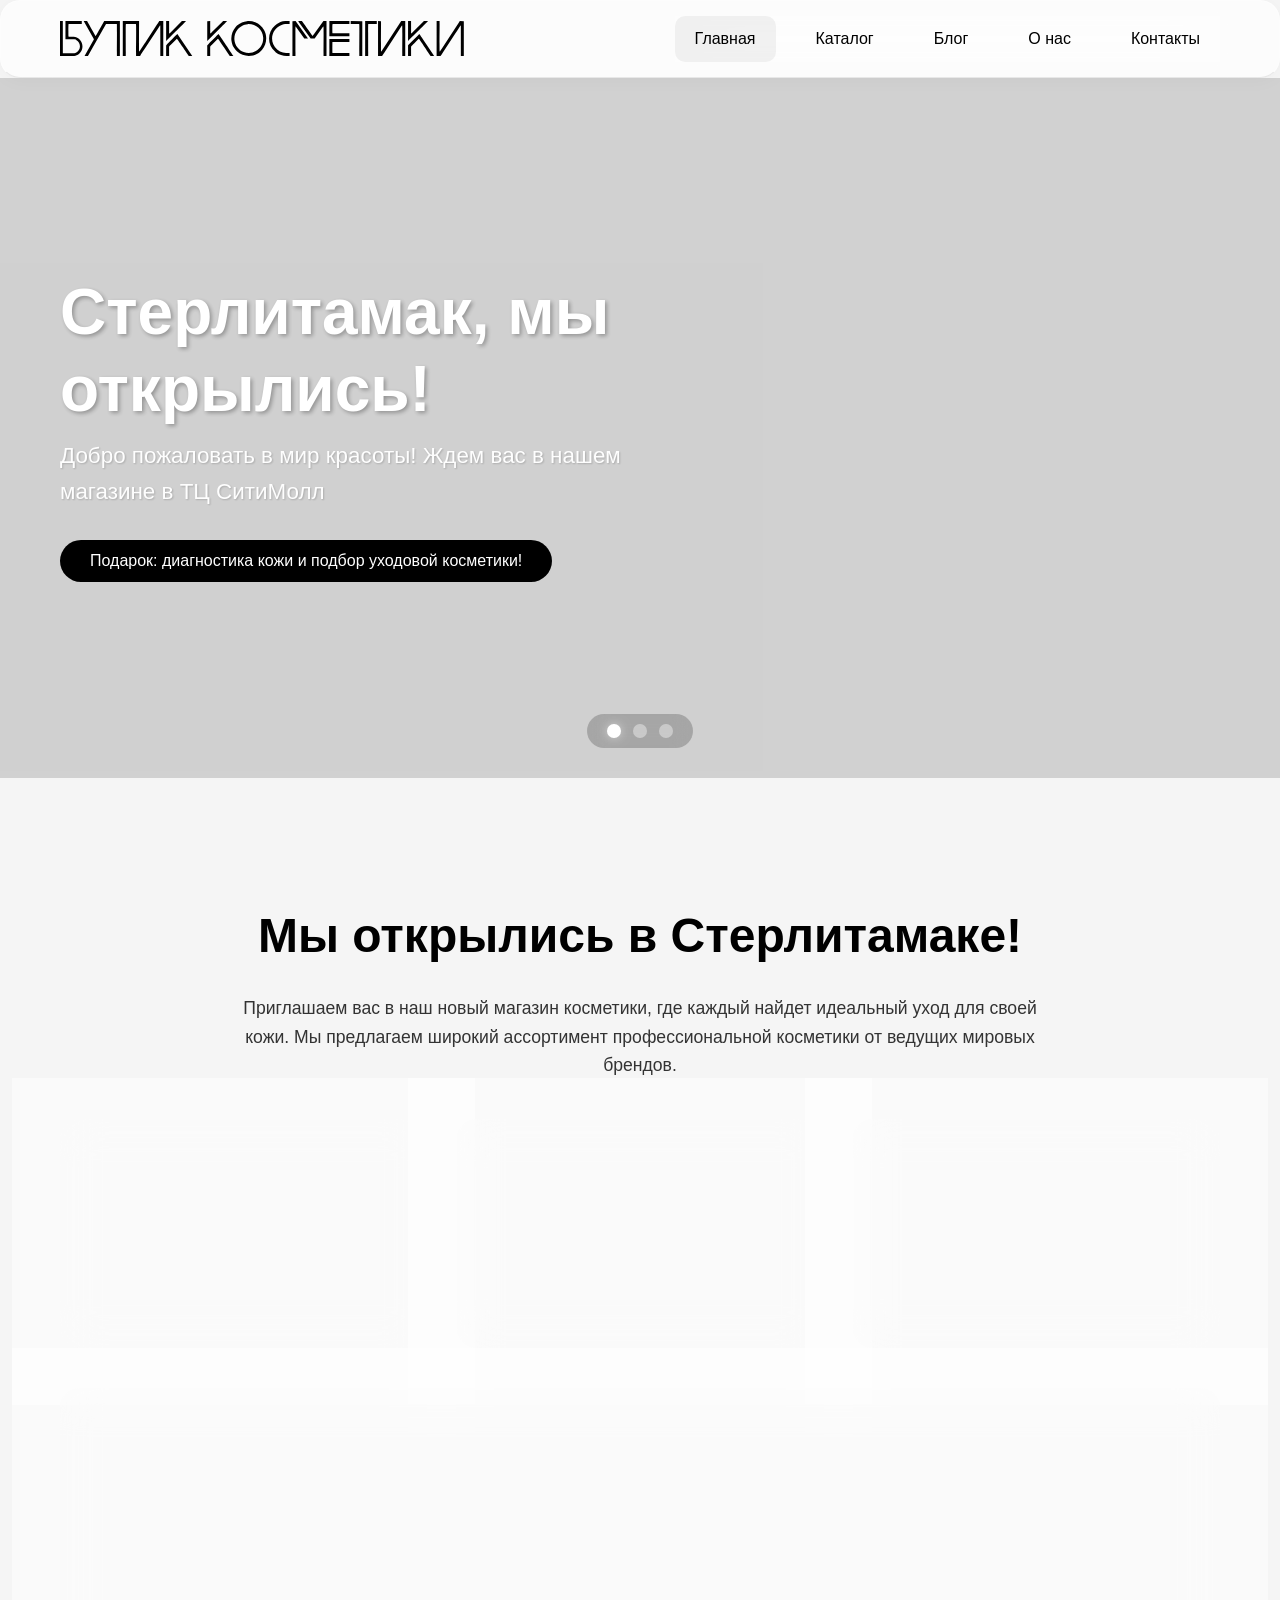
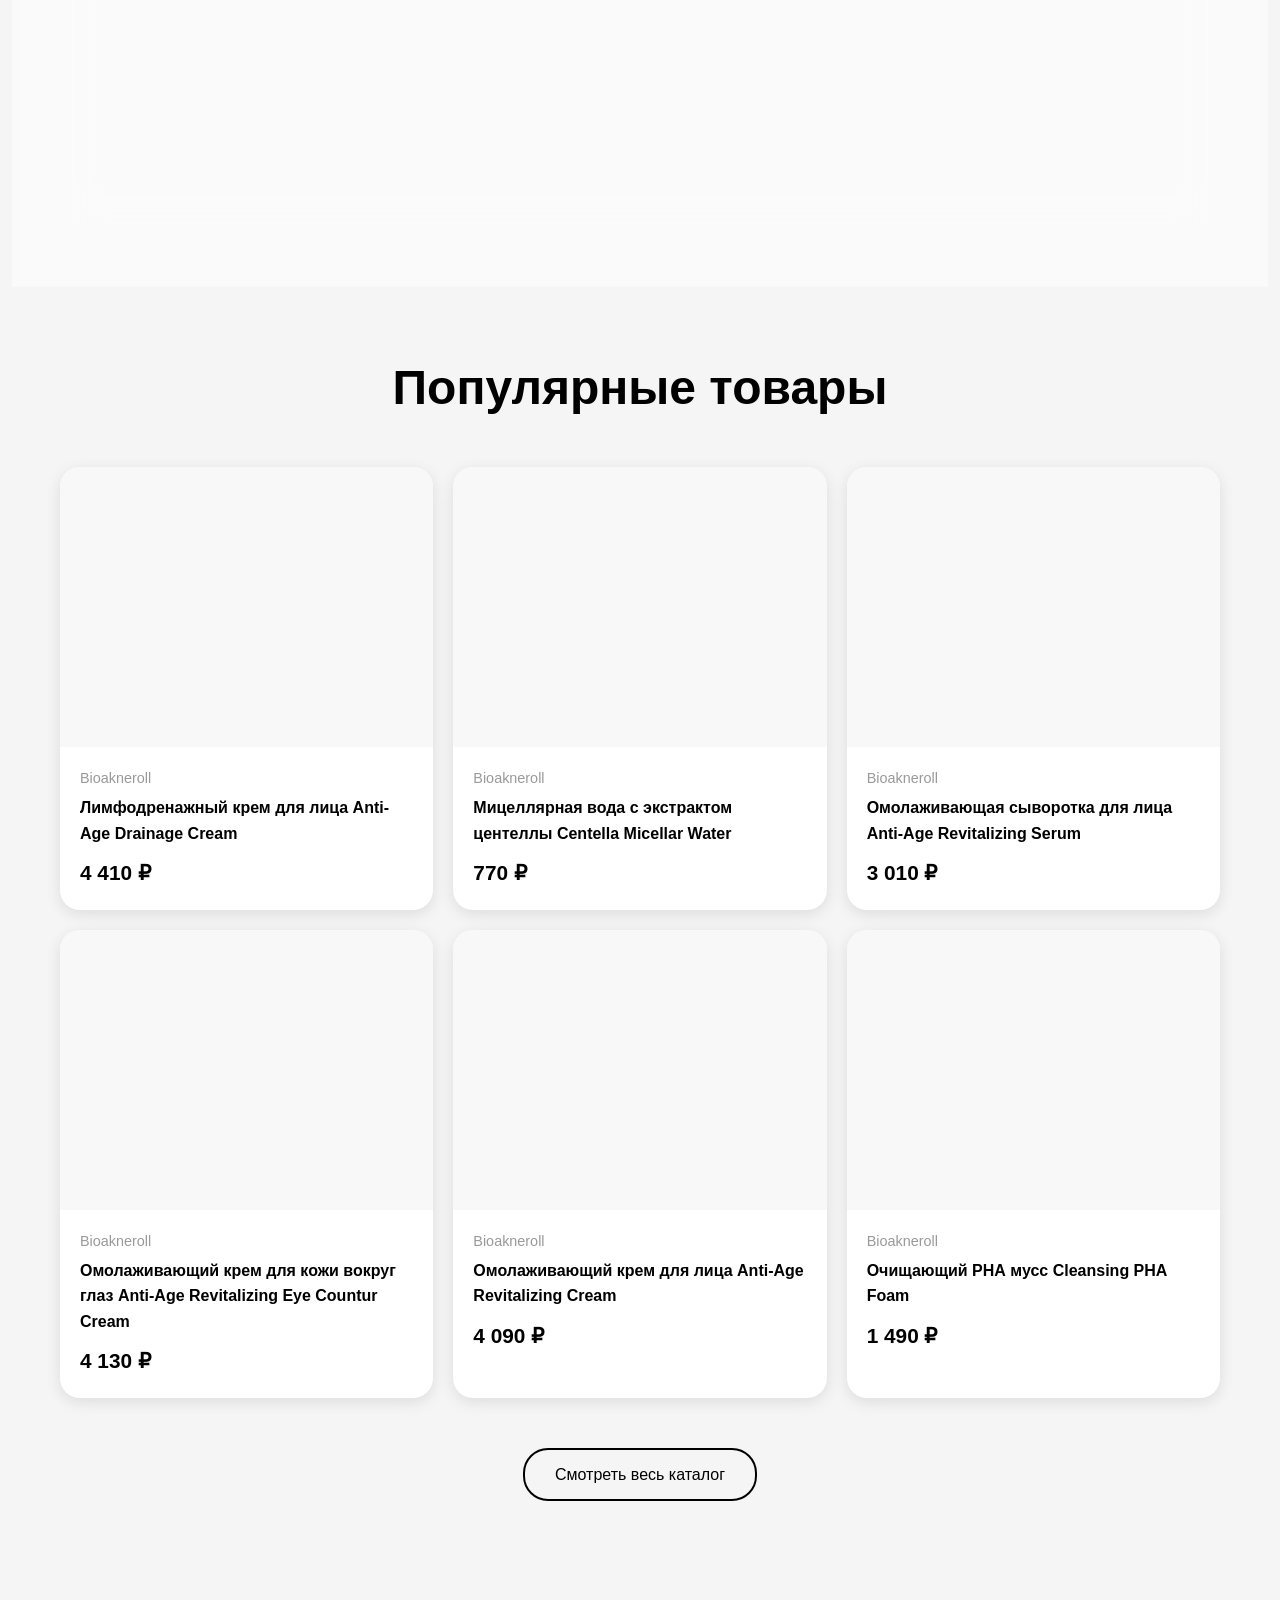
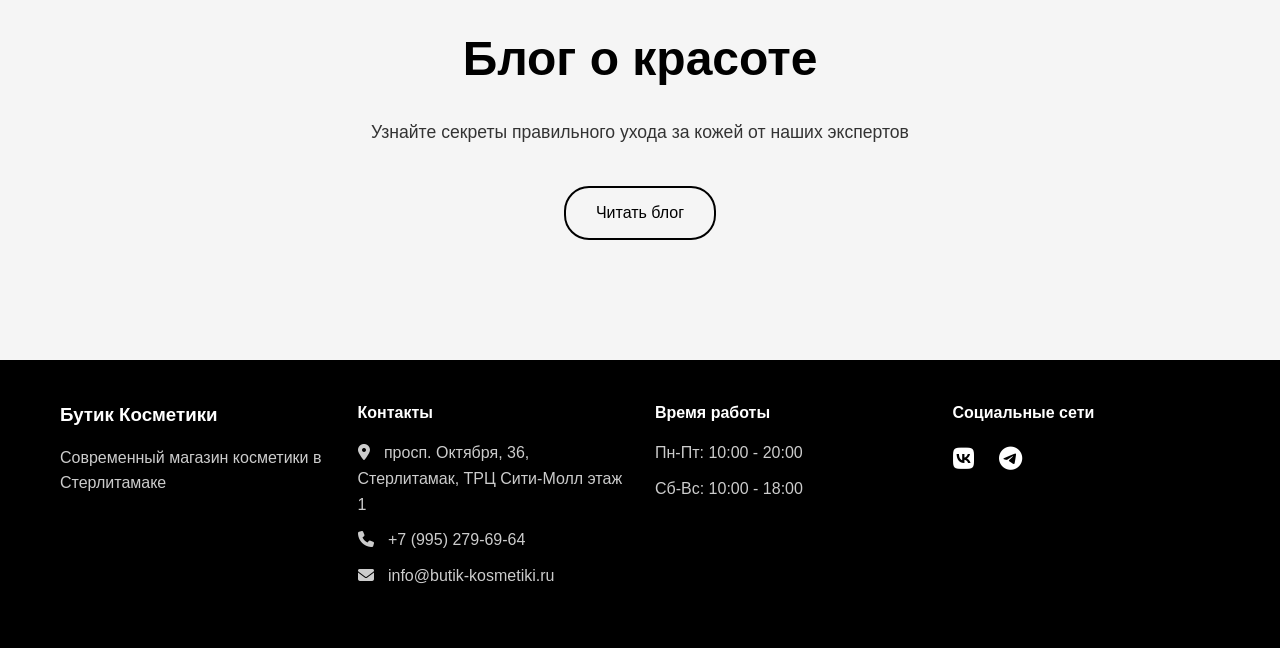
==== commit 8166a211: "Обновление карточек, логотип" ====
--- a/index.html
+++ b/index.html
@@ -13,7 +13,9 @@
         <div class="container">
             <div class="header-content">
                 <div class="logo">
-                    <h1>Бутик косметики</h1>
+                    <a href="index.html" class="logo-link">
+                       <img src="images/logo.svg" alt="Бутик косметики" class="logo-img">
+                    </a>
                 </div>
                 <button class="menu-toggle" aria-label="Меню">
                     <i class="fas fa-bars"></i>
--- a/css/style.css
+++ b/css/style.css
@@ -73,6 +73,30 @@
     color: var(--primary-color);
 }
 
+.logo-link {
+    text-decoration: none;
+    display: flex;
+    align-items: center;
+}
+
+.logo-img {
+    height: 35px;
+    width: auto;
+    transition: var(--transition);
+}
+
+.logo-img:hover {
+    transform: scale(1.05);
+    opacity: 0.9;
+}
+
+/* Для мобильных */
+@media (max-width: 768px) {
+    .logo-img {
+        height: 30px;
+    }
+}
+
 .menu-toggle {
     background: none;
     border: none;
@@ -336,7 +360,7 @@
 }
 
 .slide-content h2 {
-    font-size: 2.5rem;
+    font-size: 2.0rem;
     line-height: 1.2;
     margin-bottom: 10px;
     font-weight: 700;
@@ -531,7 +555,8 @@
     cursor: pointer;
     text-decoration: none;
     color: inherit;
-    display: block;
+    display: flex;
+    flex-direction: column;
 }
 
 .product-card:hover {
@@ -542,11 +567,16 @@
 .product-card img {
     width: 100%;
     height: 280px;
-    object-fit: cover;
+    object-fit: contain;
+    background-color: #f8f8f8;
+    flex-shrink: 0; 
 }
 
 .product-card-content {
     padding: 20px;
+    flex-grow: 1;
+    display: flex;
+    flex-direction: column;
 }
 
 .product-card-brand {
